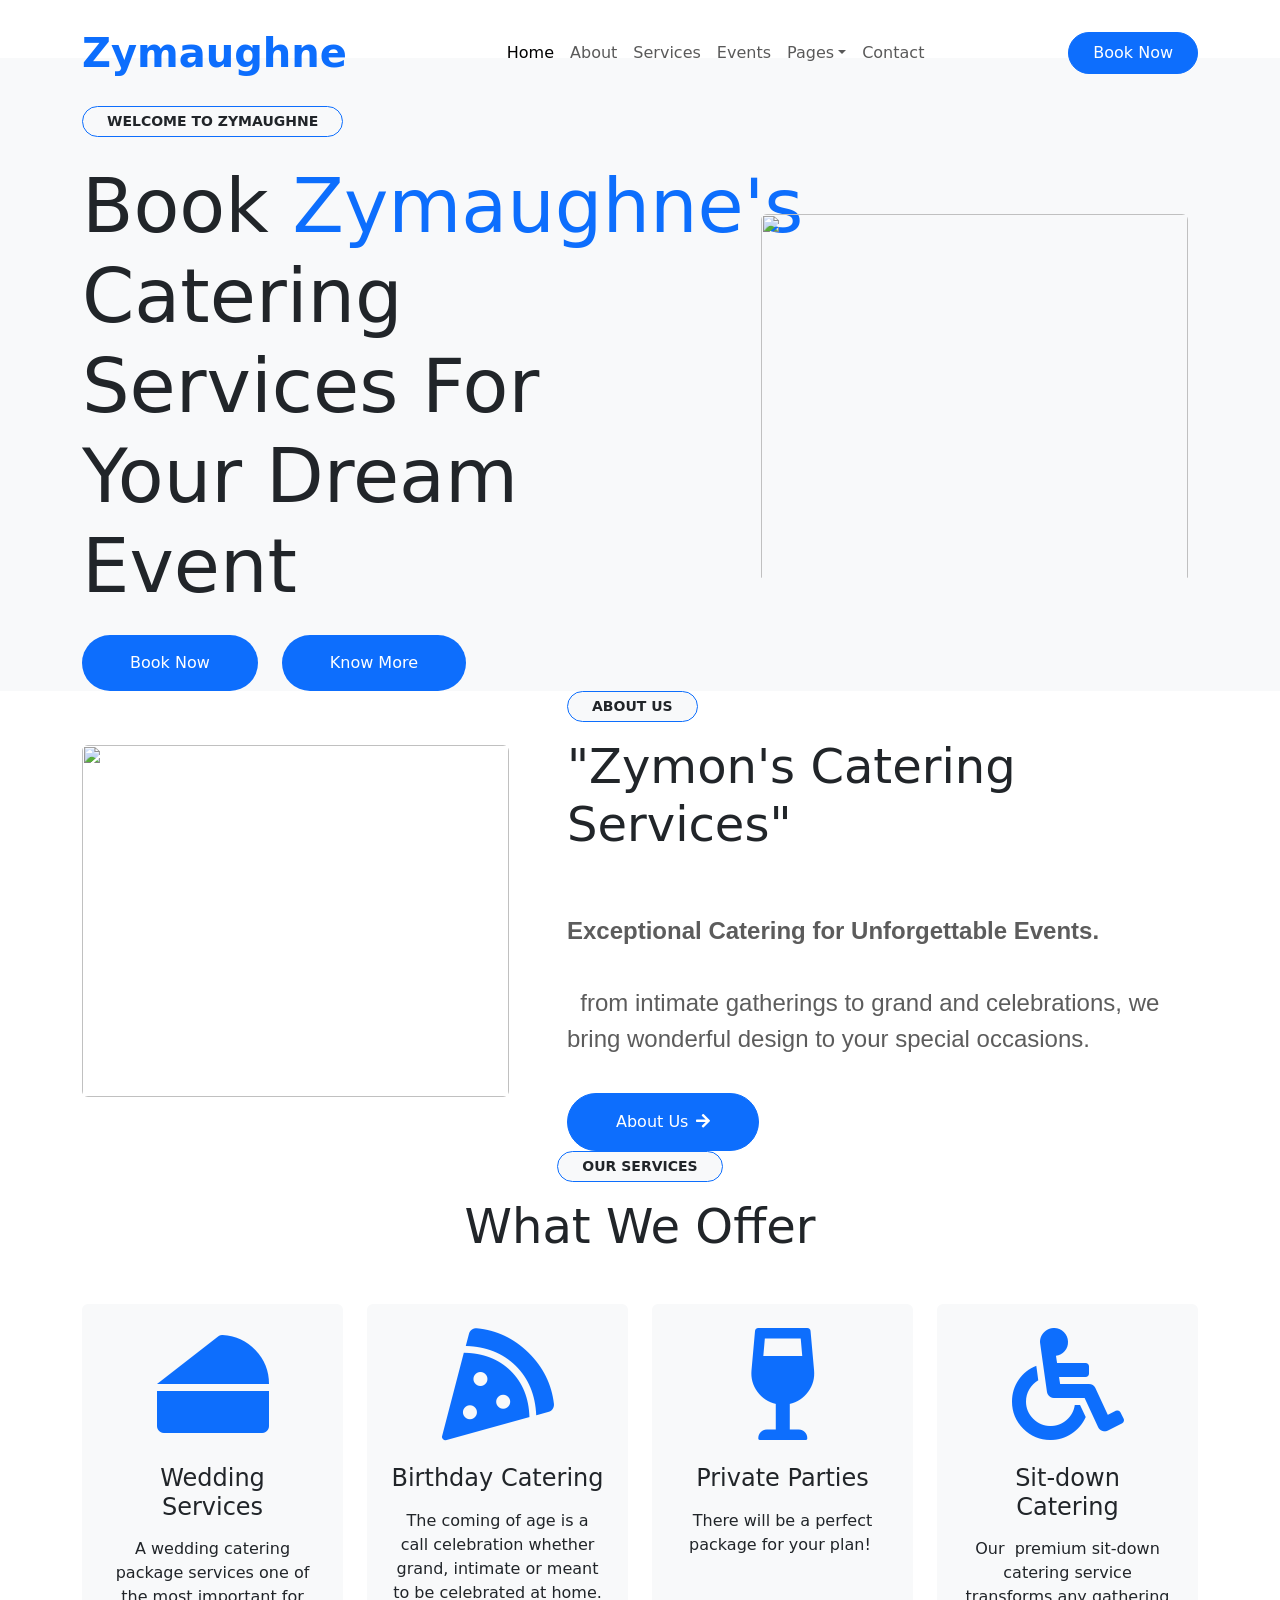
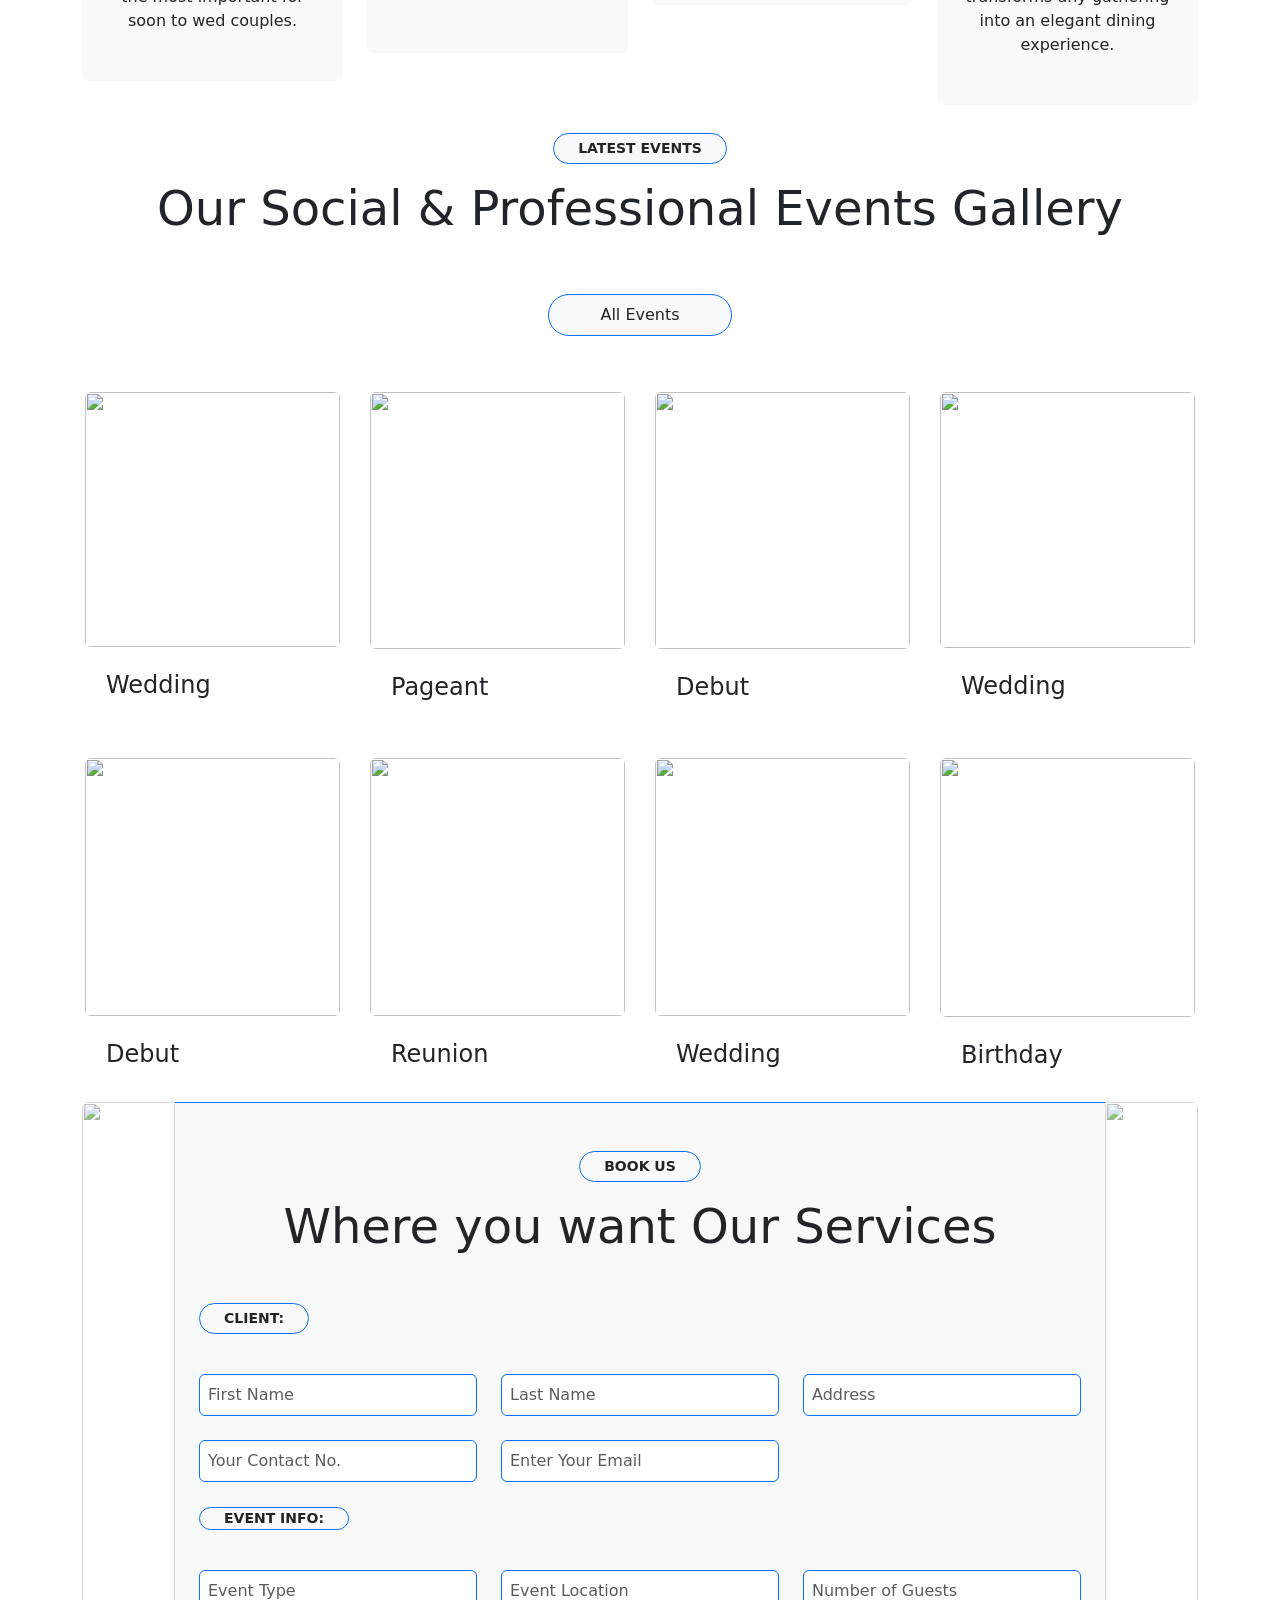
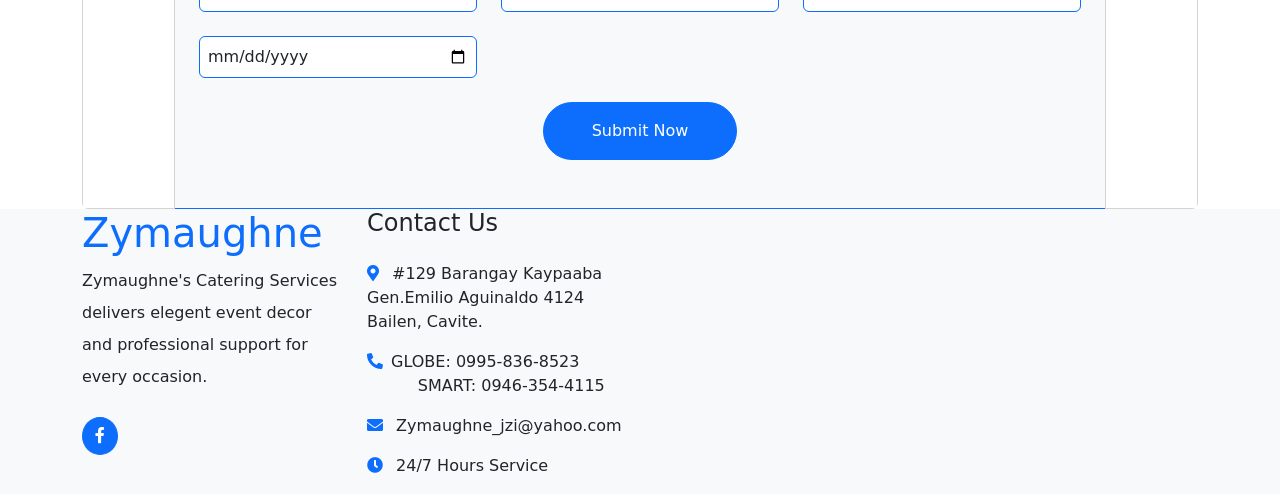
==== index.html @ 5f229171 "Add files via upload" ====
<!DOCTYPE html>
<html data-bs-theme="light" lang="en">

<head>
    <meta charset="utf-8">
    <meta name="viewport" content="width=device-width, initial-scale=1.0, shrink-to-fit=no">
    <title>CaterServ - Catering Services Website Template</title>
    <meta name="keywords" content="">
    <meta name="description" content="">
    <link rel="stylesheet" href="https://cdn.jsdelivr.net/npm/bootstrap@5.3.6/dist/css/bootstrap.min.css">
    <link rel="stylesheet" href="/assets/css/Open%20Sans.css?h=553bb36576ed4fcfd13d7b0888e69d84">
    <link rel="stylesheet" href="/assets/css/Playball.css?h=43c005dc009ac340a4e9ba0f198edd37">
    <link rel="stylesheet" href="https://use.fontawesome.com/releases/v5.12.0/css/all.css">
    <link rel="stylesheet" href="/assets/css/bss-overrides.css?h=93b606d2b140973160d43bdd4631fc9c">
    <link rel="stylesheet" href="https://cdnjs.cloudflare.com/ajax/libs/animate.css/3.5.2/animate.min.css">
    <link rel="stylesheet" href="https://use.fontawesome.com/releases/v5.15.4/css/all.css">
    <link rel="stylesheet" href="https://cdn.jsdelivr.net/npm/bootstrap-icons@1.4.1/font/bootstrap-icons.css">
    <link rel="stylesheet" href="/assets/css/lib/animate/animate.min.css?h=3f2055179cb5ab5c92e3f94dac4f1022">
    <link rel="stylesheet" href="/assets/css/lib/lightbox/css/lightbox.min.css?h=00f62e4b76446cafcf63cad87b45d92f">
    <link rel="stylesheet" href="/assets/css/lib/owlcarousel/owl.carousel.min.css?h=2dd9d62c061e4f49acba53b4b6d89cd6">
    <link rel="stylesheet" href="/assets/css/css/bootstrap.min.css?h=bb974ee27616fd67e48ebccbed24c5f6">
    <link rel="stylesheet" href="/assets/css/css/style.css?h=687fdb0a7dbdbf63566b3653fc364eeb">
    <link rel="stylesheet" href="/assets/css/-Login-form-Page-BS4--Login-form-Page-BS4.css?h=8917ed24363311d6deb0e3de10c0c1d1">
    <link rel="stylesheet" href="/assets/css/Login-with-overlay-image.css?h=22499ec702aa86f2b223837233dc4445">
    <link rel="stylesheet" href="/assets/css/Photo-Comparison-styles.css?h=ca23d73f75a87540dbef8143630294bb">
    <link rel="stylesheet" href="/assets/css/Photo-Comparison.css?h=ca26f88b07bfb98ad88adfbc33832291">
    <link rel="stylesheet" href="/assets/css/Sidebar-Cool-SB-Admin-Inspirate.css?h=a670bb28b60990805849d1f086280c9a">
</head>

<body>
    <div class="container-fluid nav-bar">
        <div class="container">
            <nav class="py-4 navbar navbar-light navbar-expand-lg"><a class="navbar-brand" href="/index.html">
                    <h1 class="fw-bold text-primary mb-0">Zymaughne</h1>
                </a><button class="navbar-toggler px-3 py-2" data-bs-toggle="collapse" type="button" data-bs-target="#navbarCollapse"><span class="text-primary fa fa-bars"></span></button>
                <div class="collapse navbar-collapse" id="navbarCollapse">
                    <div class="mx-auto navbar-nav"><a class="nav-item nav-link active" href="/index.html">Home</a><a class="nav-item nav-link" href="/about.html">About</a><a class="nav-item nav-link" href="/service.html">Services</a><a class="nav-item nav-link" href="/event.html">Events</a>
                        <div class="nav-item dropdown"><a class="nav-link dropdown-toggle" data-bs-toggle="dropdown" href="#">Pages</a>
                            <div class="bg-light dropdown-menu"><a class="dropdown-item" href="/book.html">Booking</a><a class="dropdown-item" href="/history.html">History</a></div>
                        </div><a class="nav-item nav-link" href="/contact.html">Contact</a>
                    </div><a class="btn btn-primary rounded-pill d-none d-xl-inline-block px-4 py-2" role="button" href="/book.html">Book Now</a>
                </div>
            </nav>
        </div>
    </div>
    <div class="container-fluid bg-light mt-0 my-6 py-6">
        <div class="container">
            <div class="row align-items-center g-5">
                <div class="col-md-12 col-lg-7 col-xl-7"><small class="text-uppercase fw-bold text-dark bg-light border rounded-pill border-primary d-inline-block mb-4 px-4 py-1 bounce animated bounceInDown">Welcome to zymaughne</small>
                    <h1 class="display-1 mb-4 bounce animated bounceInDown" style="font-size: 75px;text-align: left;">Book&nbsp;<span class="text-primary">Zymaughne's&nbsp;</span>&nbsp;&nbsp; Catering Services For Your Dream Event</h1><a class="btn btn-primary rounded-pill border-0 me-4 px-4 px-md-5 py-3 bounce animated bounceInLeft" role="button" href="/book.html">Book Now</a><a class="btn btn-primary rounded-pill border-0 px-4 px-md-5 py-3 bounce animated bounceInLeft" role="button" href="/history.html">Know More</a>
                </div>
                <div class="col-md-12 col-lg-5"><img class="rounded me-0 pe-0 mb-0 pb-1 bounce animated zoomIn" src="/assets/img/img/584516297_1245222737416417_3736484710028505551_n.gif?h=e9ad764e295c9453a3a5179de02e7669" alt="" width="427" height="369"></div>
            </div>
        </div>
    </div>
    <div class="container-fluid py-6">
        <div class="container">
            <div class="row align-items-center g-5">
                <div class="col-lg-5 wow bounceInUp" data-wow-delay="0.1s"><img class="rounded" src="/assets/img/img/583016137_617605928040644_5787878831174695820_n.jpg?h=295e7f898fe83cebf7d9836ba0363fde" alt="" width="427" height="352"></div>
                <div class="col-lg-7 wow bounceInUp" data-wow-delay="0.3s"><small class="text-uppercase fw-bold text-dark bg-light border rounded-pill border-primary d-inline-block mb-3 px-4 py-1">About Us</small>
                    <h1 class="display-5 mb-4">"Zymon's Catering Services"</h1>
                    <p class="mb-0" style="font-size: x-large;font-family: 'Open Sans', sans-serif;"><br><strong><span style="color: rgba(0, 0, 0, 0.64);">Exceptional Catering for Unforgettable Events.&nbsp;</span></strong><span style="color: rgba(0, 0, 0, 0.64);">&nbsp; &nbsp; &nbsp; &nbsp; &nbsp; &nbsp; &nbsp; &nbsp; &nbsp; &nbsp; &nbsp; &nbsp; &nbsp; &nbsp; &nbsp; &nbsp; &nbsp; &nbsp; &nbsp; &nbsp; &nbsp; &nbsp; &nbsp; &nbsp; &nbsp; &nbsp; &nbsp; &nbsp; &nbsp; &nbsp; &nbsp; &nbsp; &nbsp; &nbsp; &nbsp; &nbsp; &nbsp; &nbsp; &nbsp; &nbsp; &nbsp; &nbsp; &nbsp; &nbsp; &nbsp; &nbsp; &nbsp; &nbsp; &nbsp; &nbsp; &nbsp; &nbsp; &nbsp; &nbsp; &nbsp; from intimate gatherings to grand and celebrations, we bring wonderful design to your special occasions.</span><br><br></p><a class="btn btn-primary rounded-pill px-5 py-3" role="button" href="/about.html">About Us<i class="fas fa-arrow-right ps-2"></i></a>
                </div>
            </div>
        </div>
    </div>
    <div class="container-fluid mt-7 py-6 service">
        <div class="container">
            <div class="text-center wow bounceInUp" data-wow-delay="0.1s"><small class="text-uppercase fw-bold text-dark bg-light border rounded-pill border-primary d-inline-block mb-3 px-4 py-1">Our Services</small>
                <h1 class="display-5 mb-5">What We Offer</h1>
            </div>
            <div class="row g-4">
                <div class="col-sm-12 col-md-6 col-lg-3 wow bounceInUp" data-wow-delay="0.1s">
                    <div class="bg-light rounded service-item">
                        <div class="d-flex justify-content-center align-items-center p-4 service-content">
                            <div class="text-center service-content-icon"><i class="fas fa-cheese text-primary mb-4 fa-7x"></i>
                                <h4 class="mb-3">Wedding Services</h4>
                                <p class="mb-4">A wedding catering package services one of the most important for soon to wed couples.</p>
                            </div>
                        </div>
                    </div>
                </div>
                <div class="col-sm-12 col-md-6 col-lg-3 wow bounceInUp" data-wow-delay="0.3s">
                    <div class="bg-light rounded service-item">
                        <div class="d-flex justify-content-center align-items-center p-4 service-content">
                            <div class="text-center service-content-icon"><i class="fas fa-pizza-slice text-primary mb-4 fa-7x"></i>
                                <h4 class="mb-3">Birthday Catering</h4>
                                <p class="mb-4">The coming of age is a call celebration whether grand, intimate or meant to be celebrated at home.</p>
                            </div>
                        </div>
                    </div>
                </div>
                <div class="col-sm-12 col-md-6 col-lg-3 wow bounceInUp" data-wow-delay="0.5s">
                    <div class="bg-light rounded service-item">
                        <div class="d-flex justify-content-center align-items-center p-4 service-content">
                            <div class="text-center service-content-icon"><i class="fas fa-wine-glass-alt text-primary mb-4 fa-7x"></i>
                                <h4 class="mb-3">Private Parties</h4>
                                <p class="mb-4">There will be a perfect package for your plan!&nbsp;</p>
                            </div>
                        </div>
                    </div>
                </div>
                <div class="col-sm-12 col-md-6 col-lg-3 wow bounceInUp" data-wow-delay="0.7s">
                    <div class="bg-light rounded service-item">
                        <div class="d-flex justify-content-center align-items-center p-4 service-content">
                            <div class="text-center service-content-icon"><i class="fas fa-wheelchair text-primary mb-4 fa-7x"></i>
                                <h4 class="mb-3">Sit-down Catering</h4>
                                <p class="mb-4">Our&nbsp; premium sit-down catering service transforms any gathering into an elegant dining experience.</p>
                            </div>
                        </div>
                    </div>
                </div>
                <div class="col-sm-12 col-md-6 col-lg-3 wow bounceInUp" data-wow-delay="0.1s">
                    <div class="bg-light rounded service-item"></div>
                </div>
            </div>
        </div>
    </div>
    <div class="container-fluid pt-1 pb-6 event">
        <div class="container">
            <div class="text-center mt-8 wow bounceInUp" data-wow-delay="0.1s"><small class="text-uppercase fw-bold text-dark bg-light border rounded-pill border-primary d-inline-block mb-3 px-4 py-1">Latest Events</small>
                <h1 class="display-5 mb-5">Our Social &amp; Professional Events Gallery</h1>
            </div>
            <div class="text-center tab-class">
                <ul class="nav nav-pills d-inline-flex justify-content-center mb-5 wow bounceInUp" role="tablist" data-wow-delay="0.1s">
                    <li class="nav-item p-2" role="presentation"><a class="nav-link active bg-light border rounded-pill border-primary d-flex mx-2 py-2" role="tab" data-bs-toggle="pill" href="#tab-1"><span class="text-dark" style="width:150px;">All Events</span></a></li>
                </ul>
                <div class="tab-content">
                    <div class="tab-pane active p-0 fade show" role="tabpanel" id="tab-1">
                        <div class="row g-4">
                            <div class="col-lg-12">
                                <div class="row g-4">
                                    <div class="col-md-6 col-lg-3 wow bounceInUp" data-wow-delay="0.1s">
                                        <div class="position-relative event-img"><img class="rounded" src="/assets/img/img/583234068_1958803234702025_4012895248706310889_n.jpg?h=6b9d1712cb76f157afee9a690e4d509d" alt="" width="255" height="255">
                                            <div class="d-flex flex-column p-4 event-overlay">
                                                <h4 class="me-auto">Wedding</h4>
                                            </div>
                                        </div>
                                    </div>
                                    <div class="col-md-6 col-lg-3 wow bounceInUp" data-wow-delay="0.3s">
                                        <div class="position-relative event-img"><img class="rounded" src="/assets/img/img/582332429_3814283682202193_3614078291953146835_n.jpg?h=9d176e9cde3e6a4609f5bfc1c87fb9f4" alt="" width="255" height="257">
                                            <div class="d-flex flex-column p-4 event-overlay">
                                                <h4 class="me-auto">Pageant</h4>
                                            </div>
                                        </div>
                                    </div>
                                    <div class="col-md-6 col-lg-3 wow bounceInUp" data-wow-delay="0.5s">
                                        <div class="position-relative event-img"><img class="rounded" src="/assets/img/img/582011436_1303727768220558_7829520545909685521_n.jpg?h=fae90994d33547954359f2178cec33d0" alt="" width="255" height="257">
                                            <div class="d-flex flex-column p-4 event-overlay">
                                                <h4 class="me-auto">Debut</h4>
                                            </div>
                                        </div>
                                    </div>
                                    <div class="col-md-6 col-lg-3 wow bounceInUp" data-wow-delay="0.7s">
                                        <div class="position-relative event-img"><img class="rounded" src="/assets/img/img/582860755_842190148399827_7026306970645954352_n.jpg?h=bded26d3b49aa4d7315f91beb7fd7e17" alt="" width="255" height="256">
                                            <div class="d-flex flex-column p-4 event-overlay">
                                                <h4 class="me-auto">Wedding</h4>
                                            </div>
                                        </div>
                                    </div>
                                    <div class="col-md-6 col-lg-3 wow bounceInUp" data-wow-delay="0.3s">
                                        <div class="position-relative event-img"><img class="rounded" src="/assets/img/img/583086987_717069364800600_4135559906469162699_n.jpg?h=3e59103911c50a2c9709318de3cec888" alt="" width="255" height="258">
                                            <div class="d-flex flex-column p-4 event-overlay">
                                                <h4 class="me-auto">Debut</h4>
                                            </div>
                                        </div>
                                    </div>
                                    <div class="col-md-6 col-lg-3 wow bounceInUp" data-wow-delay="0.5s">
                                        <div class="position-relative event-img"><img class="rounded" src="/assets/img/img/582342178_3811816595618634_1063040925317142047_n.jpg?h=cbb3eb05fe1a4bcbf8594886d3388307" alt="" width="255" height="258">
                                            <div class="d-flex flex-column p-4 event-overlay">
                                                <h4 class="me-auto">Reunion</h4>
                                            </div>
                                        </div>
                                    </div>
                                    <div class="col-md-6 col-lg-3 wow bounceInUp" data-wow-delay="0.5s">
                                        <div class="position-relative event-img"><img class="rounded" src="/assets/img/img/583016137_617605928040644_5787878831174695820_n.jpg?h=295e7f898fe83cebf7d9836ba0363fde" alt="" width="255" height="258">
                                            <div class="d-flex flex-column p-4 event-overlay">
                                                <h4 class="me-auto">Wedding</h4>
                                            </div>
                                        </div>
                                    </div>
                                    <div class="col-md-6 col-lg-3 wow bounceInUp" data-wow-delay="0.5s">
                                        <div class="position-relative event-img"><img class="rounded" src="/assets/img/img/582040424_2584402021938112_4311816621035612002_n.jpg?h=3a0607e3528833d49d19a77672b551af" alt="" width="255" height="259">
                                            <div class="d-flex flex-column p-4 event-overlay">
                                                <h4 class="me-auto">Birthday</h4>
                                            </div>
                                        </div>
                                    </div>
                                </div>
                            </div>
                        </div>
                    </div>
                    <div class="tab-pane p-0 fade show" role="tabpanel" id="tab-2">
                        <div class="row g-4">
                            <div class="col-lg-12">
                                <div class="row g-4">
                                    <div class="col-md-6 col-lg-3">
                                        <div class="position-relative event-img"><img class="rounded img-fluid w-100" src="/assets/img/img/event-1.jpg?h=a183f727fa9c3e3dcc07d181a393c96a" alt="">
                                            <div class="d-flex flex-column p-4 event-overlay">
                                                <h4 class="me-auto">Wedding</h4><a class="my-auto" href="img/01.jpg" data-lightbox="event-8"><i class="fas fa-search-plus text-dark fa-2x"></i></a>
                                            </div>
                                        </div>
                                    </div>
                                    <div class="col-md-6 col-lg-3">
                                        <div class="position-relative event-img"><img class="rounded img-fluid w-100" src="/assets/img/img/event-2.jpg?h=a183f727fa9c3e3dcc07d181a393c96a" alt="">
                                            <div class="d-flex flex-column p-4 event-overlay">
                                                <h4 class="me-auto">Wedding</h4><a class="my-auto" href="img/01.jpg" data-lightbox="event-9"><i class="fas fa-search-plus text-dark fa-2x"></i></a>
                                            </div>
                                        </div>
                                    </div>
                                </div>
                            </div>
                        </div>
                    </div>
                    <div class="tab-pane p-0 fade show" role="tabpanel" id="tab-3">
                        <div class="row g-4">
                            <div class="col-lg-12">
                                <div class="row g-4">
                                    <div class="col-md-6 col-lg-3">
                                        <div class="position-relative event-img"><img class="rounded img-fluid w-100" src="/assets/img/img/event-3.jpg?h=a183f727fa9c3e3dcc07d181a393c96a" alt="">
                                            <div class="d-flex flex-column p-4 event-overlay">
                                                <h4 class="me-auto">Corporate</h4><a class="my-auto" href="img/01.jpg" data-lightbox="event-10"><i class="fas fa-search-plus text-dark fa-2x"></i></a>
                                            </div>
                                        </div>
                                    </div>
                                    <div class="col-md-6 col-lg-3">
                                        <div class="position-relative event-img"><img class="rounded img-fluid w-100" src="/assets/img/img/event-4.jpg?h=a183f727fa9c3e3dcc07d181a393c96a" alt="">
                                            <div class="d-flex flex-column p-4 event-overlay">
                                                <h4 class="me-auto">Corporate</h4><a class="my-auto" href="img/01.jpg" data-lightbox="event-11"><i class="fas fa-search-plus text-dark fa-2x"></i></a>
                                            </div>
                                        </div>
                                    </div>
                                </div>
                            </div>
                        </div>
                    </div>
                    <div class="tab-pane p-0 fade show" role="tabpanel" id="tab-4">
                        <div class="row g-4">
                            <div class="col-lg-12">
                                <div class="row g-4">
                                    <div class="col-md-6 col-lg-3">
                                        <div class="position-relative event-img"><img class="rounded img-fluid w-100" src="/assets/img/img/event-5.jpg?h=a183f727fa9c3e3dcc07d181a393c96a" alt="">
                                            <div class="d-flex flex-column p-4 event-overlay">
                                                <h4 class="me-auto">Cocktail</h4><a class="my-auto" href="img/01.jpg" data-lightbox="event-12"><i class="fas fa-search-plus text-dark fa-2x"></i></a>
                                            </div>
                                        </div>
                                    </div>
                                    <div class="col-md-6 col-lg-3">
                                        <div class="position-relative event-img"><img class="rounded img-fluid w-100" src="/assets/img/img/event-6.jpg?h=a183f727fa9c3e3dcc07d181a393c96a" alt="">
                                            <div class="d-flex flex-column p-4 event-overlay">
                                                <h4 class="me-auto">Cocktail</h4><a class="my-auto" href="img/01.jpg" data-lightbox="event-13"><i class="fas fa-search-plus text-dark fa-2x"></i></a>
                                            </div>
                                        </div>
                                    </div>
                                </div>
                            </div>
                        </div>
                    </div>
                    <div class="tab-pane p-0 fade show" role="tabpanel" id="tab-5">
                        <div class="row g-4">
                            <div class="col-lg-12">
                                <div class="row g-4">
                                    <div class="col-md-6 col-lg-3">
                                        <div class="position-relative event-img"><img class="rounded img-fluid w-100" src="/assets/img/img/event-7.jpg?h=a183f727fa9c3e3dcc07d181a393c96a" alt="">
                                            <div class="d-flex flex-column p-4 event-overlay">
                                                <h4 class="me-auto">Buffet</h4><a class="my-auto" href="img/01.jpg" data-lightbox="event-14"><i class="fas fa-search-plus text-dark fa-2x"></i></a>
                                            </div>
                                        </div>
                                    </div>
                                    <div class="col-md-6 col-lg-3">
                                        <div class="position-relative event-img"><img class="rounded img-fluid w-100" src="/assets/img/img/event-8.jpg?h=a183f727fa9c3e3dcc07d181a393c96a" alt="">
                                            <div class="d-flex flex-column p-4 event-overlay">
                                                <h4 class="me-auto">Buffet</h4><a class="my-auto" href="img/01.jpg" data-lightbox="event-15"><i class="fas fa-search-plus text-dark fa-2x"></i></a>
                                            </div>
                                        </div>
                                    </div>
                                </div>
                            </div>
                        </div>
                    </div>
                </div>
            </div>
        </div>
    </div>
    <div class="container-fluid pt-8 pb-6 contact wow bounceInUp" data-wow-delay="0.1s">
        <div class="container">
            <div class="row g-0">
                <div class="col-1"><img class="img-fluid w-100 h-100 rounded-start" src="/assets/img/img/hero.png?h=a183f727fa9c3e3dcc07d181a393c96a" style="object-fit: cover;opacity: 0.70;" alt=""></div>
                <div class="col-10">
                    <div class="bg-light border-primary px-4 py-5 border-bottom border-top">
                        <div class="text-center"><small class="text-uppercase fw-bold text-dark bg-light border rounded-pill border-primary d-inline-block mb-3 px-4 py-1">Book Us</small>
                            <h1 class="display-5 mb-5">Where you want Our Services</h1>
                        </div>
                        <div class="col-md-6 col-lg-4"></div>
                        <div class="row g-4 form">
                            <div class="col-md-6 col-lg-4"><small class="text-uppercase fw-bold text-dark bg-light border rounded-pill border-primary d-inline-block mb-3 px-4 py-1">Client:</small></div>
                            <div class="col-md-6 col-lg-4"></div>
                            <div class="col-md-6 col-lg-4"></div>
                            <div class="col-md-6 col-lg-4"><input type="mobile" class="form-control border-primary p-2" placeholder="First Name"></div>
                            <div class="col-md-6 col-lg-4"><input type="mobile" class="form-control border-primary p-2" placeholder="Last Name"></div>
                            <div class="col-md-6 col-lg-4"><input type="mobile" class="form-control border-primary p-2" placeholder="Address"></div>
                            <div class="col-md-6 col-lg-4"><input type="mobile" class="form-control border-primary p-2" placeholder="Your Contact No."></div>
                            <div class="col-md-6 col-lg-4"><input class="border-primary p-2 form-control" type="email" placeholder="Enter Your Email"></div>
                            <div class="col-md-6 col-lg-4"></div>
                            <div class="col-md-6 col-lg-4 me-0 pe-9 mb-0 pb-0"><small class="text-uppercase fw-bold text-dark bg-light border rounded-pill border-primary d-inline-block pt-0 mb-3 pb-0 px-4">Event info:</small></div>
                            <div class="col-md-6 col-lg-4"></div>
                            <div class="col-md-6 col-lg-4"></div>
                            <div class="col-md-6 col-lg-4"><input type="mobile" class="form-control border-primary p-2" placeholder="Event Type"></div>
                            <div class="col-md-6 col-lg-4"><input type="mobile" class="form-control border-primary p-2" placeholder="Event Location"></div>
                            <div class="col-md-6 col-lg-4 col-xl-4"><input type="mobile" class="form-control border-primary p-2" placeholder="Number of Guests"></div>
                            <div class="col-md-6 col-lg-4 col-xl-4"><input class="border-primary p-2 form-control" type="date" placeholder="Select Date"></div>
                            <div class="col-12 text-center"><button class="btn btn-primary rounded-pill px-5 py-3" type="submit">Submit Now</button></div>
                        </div>
                    </div>
                </div>
                <div class="col-1"><img class="img-fluid w-100 h-100 rounded-end" src="/assets/img/img/hero.png?h=a183f727fa9c3e3dcc07d181a393c96a" style="object-fit: cover;opacity: 0.70;" alt=""></div>
            </div>
        </div>
    </div>
    <div class="container-fluid bg-light mb-0 my-6 py-6 footer wow bounceInUp" data-wow-delay="0.1s">
        <div class="container">
            <div class="row">
                <div class="col-md-6 col-lg-3">
                    <div class="footer-item">
                        <h1 class="text-primary">Zymaughne<span class="text-dark"></span></h1>
                        <p class="lh-lg mb-4">Zymaughne's Catering Services delivers elegent event decor and professional support for every occasion.</p>
                        <div class="d-flex footer-icon"><a class="btn btn-primary rounded-circle me-2 btn-sm-square" role="button" href="https://www.facebook.com/ZymaughnesCateringServices"><i class="fab fa-facebook-f"></i></a></div>
                    </div>
                </div>
                <div class="col-md-6 col-lg-3">
                    <div class="footer-item">
                        <h4 class="mb-4">Contact Us</h4>
                        <div class="d-flex flex-column align-items-start">
                            <p><i class="fas fa-map-marker-alt text-primary me-2"></i>&nbsp;#129 Barangay Kaypaaba Gen.Emilio Aguinaldo 4124 Bailen, Cavite.</p>
                            <p><i class="fas fa-phone-alt text-primary me-2"></i>GLOBE: 0995-836-8523&nbsp; &nbsp; &nbsp; &nbsp; &nbsp; &nbsp; &nbsp; &nbsp; &nbsp; &nbsp; SMART: 0946-354-4115</p>
                            <p><i class="fas fa-envelope text-primary me-2"></i>&nbsp;Zymaughne_jzi@yahoo.com</p>
                            <p><i class="fas fa-clock text-primary me-2"></i> 24/7 Hours Service</p>
                        </div>
                    </div>
                </div>
            </div>
        </div>
    </div>
    <script src="https://cdnjs.cloudflare.com/ajax/libs/jquery/3.7.0/jquery.min.js"></script>
    <script src="https://cdn.jsdelivr.net/npm/bootstrap@5.3.6/dist/js/bootstrap.bundle.min.js"></script>
    <script src="/assets/js/bs-init.js?h=de3d39894fddf69026710ea6bd84d452"></script>
    <script src="/assets/js/lib/wow/wow.min.js?h=5ccc5286f6d87963ed8474ff9ed6f146"></script>
    <script src="/assets/js/lib/easing/easing.min.js?h=d64116a742887080b3a0abd09e0bdad7"></script>
    <script src="/assets/js/lib/waypoints/waypoints.min.js?h=8bdefa96990d47d8029395b3b09f13a5"></script>
    <script src="/assets/js/lib/counterup/counterup.min.js?h=d0ce5cfe7008eab4a73260954f06df68"></script>
    <script src="/assets/js/lib/lightbox/js/lightbox.min.js?h=8b3f0cd675aa4d294ebae0315f99cff2"></script>
    <script src="/assets/js/lib/owlcarousel/owl.carousel.min.js?h=9bc29afa185e33c6168cef0f90dfdbb9"></script>
    <script src="/assets/js/js/main.js?h=583abc671d4bae993f6689457873271d"></script>
    <script src="/assets/js/Photo-Comparison-jquery.mobile.custom.min.js?h=0287b4719c1ad845cdbbfc81da5f1388"></script>
    <script src="/assets/js/Photo-Comparison-main.js?h=9f2206fc3184d4dc08aeb6e7897ae2fe"></script>
    <script src="/assets/js/Photo-Comparison-modernizr.js?h=c1ff1650bba6e39089834e708129d723"></script>
</body>

</html>
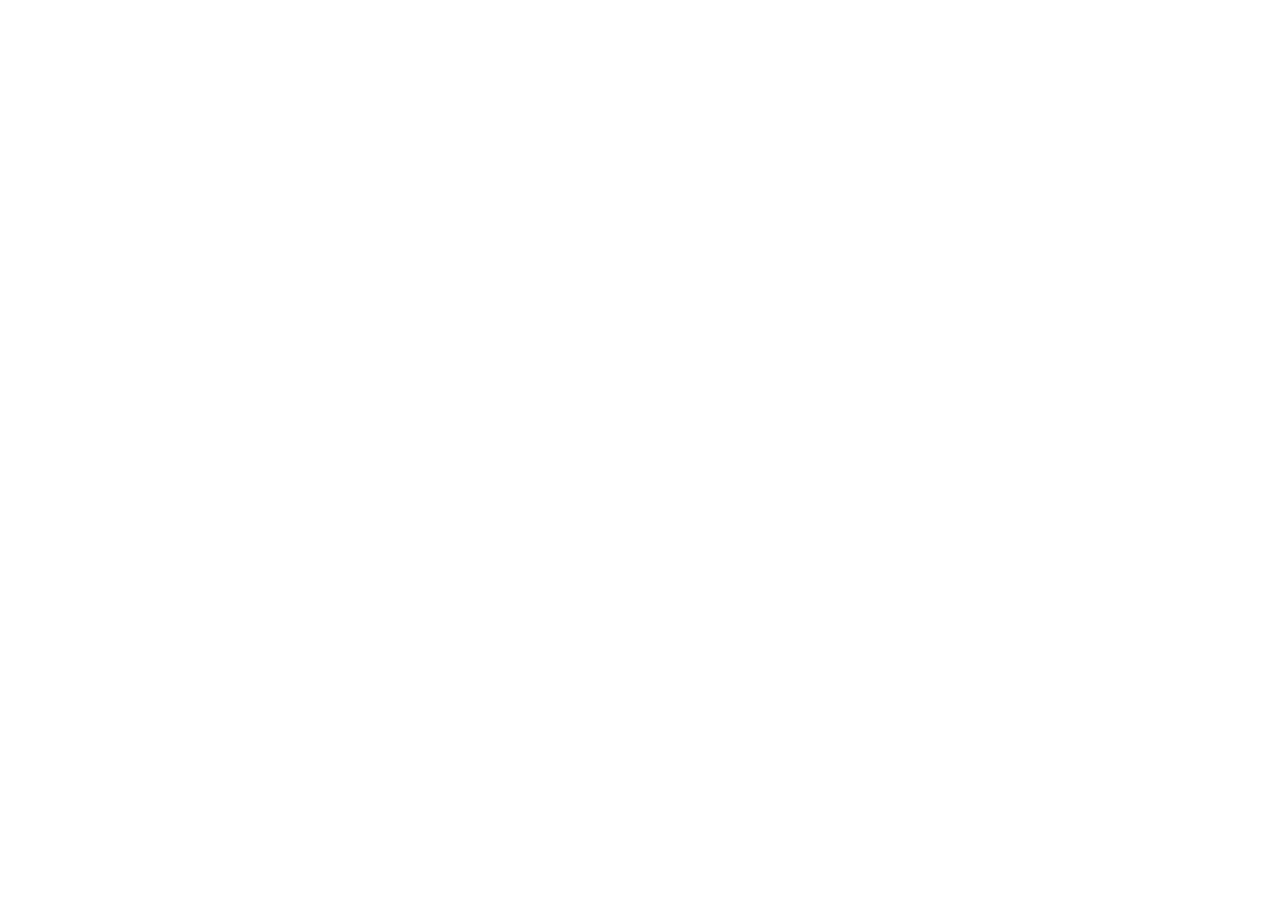
==== commit 0b51455b: "1st commit" ====
--- a/index.html
+++ b/index.html
@@ -1,359 +1,11 @@
 <!DOCTYPE html>
-<html data-bs-theme="light" lang="en">
-
+<html lang="en">
 <head>
-    <meta charset="utf-8">
-    <meta name="viewport" content="width=device-width, initial-scale=1.0, shrink-to-fit=no">
-    <title>CaterServ - Catering Services Website Template</title>
-    <meta name="keywords" content="">
-    <meta name="description" content="">
-    <link rel="stylesheet" href="https://cdn.jsdelivr.net/npm/bootstrap@5.3.6/dist/css/bootstrap.min.css">
-    <link rel="stylesheet" href="/assets/css/Open%20Sans.css?h=553bb36576ed4fcfd13d7b0888e69d84">
-    <link rel="stylesheet" href="/assets/css/Playball.css?h=43c005dc009ac340a4e9ba0f198edd37">
-    <link rel="stylesheet" href="https://use.fontawesome.com/releases/v5.12.0/css/all.css">
-    <link rel="stylesheet" href="/assets/css/bss-overrides.css?h=93b606d2b140973160d43bdd4631fc9c">
-    <link rel="stylesheet" href="https://cdnjs.cloudflare.com/ajax/libs/animate.css/3.5.2/animate.min.css">
-    <link rel="stylesheet" href="https://use.fontawesome.com/releases/v5.15.4/css/all.css">
-    <link rel="stylesheet" href="https://cdn.jsdelivr.net/npm/bootstrap-icons@1.4.1/font/bootstrap-icons.css">
-    <link rel="stylesheet" href="/assets/css/lib/animate/animate.min.css?h=3f2055179cb5ab5c92e3f94dac4f1022">
-    <link rel="stylesheet" href="/assets/css/lib/lightbox/css/lightbox.min.css?h=00f62e4b76446cafcf63cad87b45d92f">
-    <link rel="stylesheet" href="/assets/css/lib/owlcarousel/owl.carousel.min.css?h=2dd9d62c061e4f49acba53b4b6d89cd6">
-    <link rel="stylesheet" href="/assets/css/css/bootstrap.min.css?h=bb974ee27616fd67e48ebccbed24c5f6">
-    <link rel="stylesheet" href="/assets/css/css/style.css?h=687fdb0a7dbdbf63566b3653fc364eeb">
-    <link rel="stylesheet" href="/assets/css/-Login-form-Page-BS4--Login-form-Page-BS4.css?h=8917ed24363311d6deb0e3de10c0c1d1">
-    <link rel="stylesheet" href="/assets/css/Login-with-overlay-image.css?h=22499ec702aa86f2b223837233dc4445">
-    <link rel="stylesheet" href="/assets/css/Photo-Comparison-styles.css?h=ca23d73f75a87540dbef8143630294bb">
-    <link rel="stylesheet" href="/assets/css/Photo-Comparison.css?h=ca26f88b07bfb98ad88adfbc33832291">
-    <link rel="stylesheet" href="/assets/css/Sidebar-Cool-SB-Admin-Inspirate.css?h=a670bb28b60990805849d1f086280c9a">
+    <meta charset="UTF-8">
+    <meta name="viewport" content="width=device-width, initial-scale=1.0">
+    <title>Welcome to My Portfolio</title>
 </head>
-
 <body>
-    <div class="container-fluid nav-bar">
-        <div class="container">
-            <nav class="py-4 navbar navbar-light navbar-expand-lg"><a class="navbar-brand" href="/index.html">
-                    <h1 class="fw-bold text-primary mb-0">Zymaughne</h1>
-                </a><button class="navbar-toggler px-3 py-2" data-bs-toggle="collapse" type="button" data-bs-target="#navbarCollapse"><span class="text-primary fa fa-bars"></span></button>
-                <div class="collapse navbar-collapse" id="navbarCollapse">
-                    <div class="mx-auto navbar-nav"><a class="nav-item nav-link active" href="/index.html">Home</a><a class="nav-item nav-link" href="/about.html">About</a><a class="nav-item nav-link" href="/service.html">Services</a><a class="nav-item nav-link" href="/event.html">Events</a>
-                        <div class="nav-item dropdown"><a class="nav-link dropdown-toggle" data-bs-toggle="dropdown" href="#">Pages</a>
-                            <div class="bg-light dropdown-menu"><a class="dropdown-item" href="/book.html">Booking</a><a class="dropdown-item" href="/history.html">History</a></div>
-                        </div><a class="nav-item nav-link" href="/contact.html">Contact</a>
-                    </div><a class="btn btn-primary rounded-pill d-none d-xl-inline-block px-4 py-2" role="button" href="/book.html">Book Now</a>
-                </div>
-            </nav>
-        </div>
-    </div>
-    <div class="container-fluid bg-light mt-0 my-6 py-6">
-        <div class="container">
-            <div class="row align-items-center g-5">
-                <div class="col-md-12 col-lg-7 col-xl-7"><small class="text-uppercase fw-bold text-dark bg-light border rounded-pill border-primary d-inline-block mb-4 px-4 py-1 bounce animated bounceInDown">Welcome to zymaughne</small>
-                    <h1 class="display-1 mb-4 bounce animated bounceInDown" style="font-size: 75px;text-align: left;">Book&nbsp;<span class="text-primary">Zymaughne's&nbsp;</span>&nbsp;&nbsp; Catering Services For Your Dream Event</h1><a class="btn btn-primary rounded-pill border-0 me-4 px-4 px-md-5 py-3 bounce animated bounceInLeft" role="button" href="/book.html">Book Now</a><a class="btn btn-primary rounded-pill border-0 px-4 px-md-5 py-3 bounce animated bounceInLeft" role="button" href="/history.html">Know More</a>
-                </div>
-                <div class="col-md-12 col-lg-5"><img class="rounded me-0 pe-0 mb-0 pb-1 bounce animated zoomIn" src="/assets/img/img/584516297_1245222737416417_3736484710028505551_n.gif?h=e9ad764e295c9453a3a5179de02e7669" alt="" width="427" height="369"></div>
-            </div>
-        </div>
-    </div>
-    <div class="container-fluid py-6">
-        <div class="container">
-            <div class="row align-items-center g-5">
-                <div class="col-lg-5 wow bounceInUp" data-wow-delay="0.1s"><img class="rounded" src="/assets/img/img/583016137_617605928040644_5787878831174695820_n.jpg?h=295e7f898fe83cebf7d9836ba0363fde" alt="" width="427" height="352"></div>
-                <div class="col-lg-7 wow bounceInUp" data-wow-delay="0.3s"><small class="text-uppercase fw-bold text-dark bg-light border rounded-pill border-primary d-inline-block mb-3 px-4 py-1">About Us</small>
-                    <h1 class="display-5 mb-4">"Zymon's Catering Services"</h1>
-                    <p class="mb-0" style="font-size: x-large;font-family: 'Open Sans', sans-serif;"><br><strong><span style="color: rgba(0, 0, 0, 0.64);">Exceptional Catering for Unforgettable Events.&nbsp;</span></strong><span style="color: rgba(0, 0, 0, 0.64);">&nbsp; &nbsp; &nbsp; &nbsp; &nbsp; &nbsp; &nbsp; &nbsp; &nbsp; &nbsp; &nbsp; &nbsp; &nbsp; &nbsp; &nbsp; &nbsp; &nbsp; &nbsp; &nbsp; &nbsp; &nbsp; &nbsp; &nbsp; &nbsp; &nbsp; &nbsp; &nbsp; &nbsp; &nbsp; &nbsp; &nbsp; &nbsp; &nbsp; &nbsp; &nbsp; &nbsp; &nbsp; &nbsp; &nbsp; &nbsp; &nbsp; &nbsp; &nbsp; &nbsp; &nbsp; &nbsp; &nbsp; &nbsp; &nbsp; &nbsp; &nbsp; &nbsp; &nbsp; &nbsp; &nbsp; from intimate gatherings to grand and celebrations, we bring wonderful design to your special occasions.</span><br><br></p><a class="btn btn-primary rounded-pill px-5 py-3" role="button" href="/about.html">About Us<i class="fas fa-arrow-right ps-2"></i></a>
-                </div>
-            </div>
-        </div>
-    </div>
-    <div class="container-fluid mt-7 py-6 service">
-        <div class="container">
-            <div class="text-center wow bounceInUp" data-wow-delay="0.1s"><small class="text-uppercase fw-bold text-dark bg-light border rounded-pill border-primary d-inline-block mb-3 px-4 py-1">Our Services</small>
-                <h1 class="display-5 mb-5">What We Offer</h1>
-            </div>
-            <div class="row g-4">
-                <div class="col-sm-12 col-md-6 col-lg-3 wow bounceInUp" data-wow-delay="0.1s">
-                    <div class="bg-light rounded service-item">
-                        <div class="d-flex justify-content-center align-items-center p-4 service-content">
-                            <div class="text-center service-content-icon"><i class="fas fa-cheese text-primary mb-4 fa-7x"></i>
-                                <h4 class="mb-3">Wedding Services</h4>
-                                <p class="mb-4">A wedding catering package services one of the most important for soon to wed couples.</p>
-                            </div>
-                        </div>
-                    </div>
-                </div>
-                <div class="col-sm-12 col-md-6 col-lg-3 wow bounceInUp" data-wow-delay="0.3s">
-                    <div class="bg-light rounded service-item">
-                        <div class="d-flex justify-content-center align-items-center p-4 service-content">
-                            <div class="text-center service-content-icon"><i class="fas fa-pizza-slice text-primary mb-4 fa-7x"></i>
-                                <h4 class="mb-3">Birthday Catering</h4>
-                                <p class="mb-4">The coming of age is a call celebration whether grand, intimate or meant to be celebrated at home.</p>
-                            </div>
-                        </div>
-                    </div>
-                </div>
-                <div class="col-sm-12 col-md-6 col-lg-3 wow bounceInUp" data-wow-delay="0.5s">
-                    <div class="bg-light rounded service-item">
-                        <div class="d-flex justify-content-center align-items-center p-4 service-content">
-                            <div class="text-center service-content-icon"><i class="fas fa-wine-glass-alt text-primary mb-4 fa-7x"></i>
-                                <h4 class="mb-3">Private Parties</h4>
-                                <p class="mb-4">There will be a perfect package for your plan!&nbsp;</p>
-                            </div>
-                        </div>
-                    </div>
-                </div>
-                <div class="col-sm-12 col-md-6 col-lg-3 wow bounceInUp" data-wow-delay="0.7s">
-                    <div class="bg-light rounded service-item">
-                        <div class="d-flex justify-content-center align-items-center p-4 service-content">
-                            <div class="text-center service-content-icon"><i class="fas fa-wheelchair text-primary mb-4 fa-7x"></i>
-                                <h4 class="mb-3">Sit-down Catering</h4>
-                                <p class="mb-4">Our&nbsp; premium sit-down catering service transforms any gathering into an elegant dining experience.</p>
-                            </div>
-                        </div>
-                    </div>
-                </div>
-                <div class="col-sm-12 col-md-6 col-lg-3 wow bounceInUp" data-wow-delay="0.1s">
-                    <div class="bg-light rounded service-item"></div>
-                </div>
-            </div>
-        </div>
-    </div>
-    <div class="container-fluid pt-1 pb-6 event">
-        <div class="container">
-            <div class="text-center mt-8 wow bounceInUp" data-wow-delay="0.1s"><small class="text-uppercase fw-bold text-dark bg-light border rounded-pill border-primary d-inline-block mb-3 px-4 py-1">Latest Events</small>
-                <h1 class="display-5 mb-5">Our Social &amp; Professional Events Gallery</h1>
-            </div>
-            <div class="text-center tab-class">
-                <ul class="nav nav-pills d-inline-flex justify-content-center mb-5 wow bounceInUp" role="tablist" data-wow-delay="0.1s">
-                    <li class="nav-item p-2" role="presentation"><a class="nav-link active bg-light border rounded-pill border-primary d-flex mx-2 py-2" role="tab" data-bs-toggle="pill" href="#tab-1"><span class="text-dark" style="width:150px;">All Events</span></a></li>
-                </ul>
-                <div class="tab-content">
-                    <div class="tab-pane active p-0 fade show" role="tabpanel" id="tab-1">
-                        <div class="row g-4">
-                            <div class="col-lg-12">
-                                <div class="row g-4">
-                                    <div class="col-md-6 col-lg-3 wow bounceInUp" data-wow-delay="0.1s">
-                                        <div class="position-relative event-img"><img class="rounded" src="/assets/img/img/583234068_1958803234702025_4012895248706310889_n.jpg?h=6b9d1712cb76f157afee9a690e4d509d" alt="" width="255" height="255">
-                                            <div class="d-flex flex-column p-4 event-overlay">
-                                                <h4 class="me-auto">Wedding</h4>
-                                            </div>
-                                        </div>
-                                    </div>
-                                    <div class="col-md-6 col-lg-3 wow bounceInUp" data-wow-delay="0.3s">
-                                        <div class="position-relative event-img"><img class="rounded" src="/assets/img/img/582332429_3814283682202193_3614078291953146835_n.jpg?h=9d176e9cde3e6a4609f5bfc1c87fb9f4" alt="" width="255" height="257">
-                                            <div class="d-flex flex-column p-4 event-overlay">
-                                                <h4 class="me-auto">Pageant</h4>
-                                            </div>
-                                        </div>
-                                    </div>
-                                    <div class="col-md-6 col-lg-3 wow bounceInUp" data-wow-delay="0.5s">
-                                        <div class="position-relative event-img"><img class="rounded" src="/assets/img/img/582011436_1303727768220558_7829520545909685521_n.jpg?h=fae90994d33547954359f2178cec33d0" alt="" width="255" height="257">
-                                            <div class="d-flex flex-column p-4 event-overlay">
-                                                <h4 class="me-auto">Debut</h4>
-                                            </div>
-                                        </div>
-                                    </div>
-                                    <div class="col-md-6 col-lg-3 wow bounceInUp" data-wow-delay="0.7s">
-                                        <div class="position-relative event-img"><img class="rounded" src="/assets/img/img/582860755_842190148399827_7026306970645954352_n.jpg?h=bded26d3b49aa4d7315f91beb7fd7e17" alt="" width="255" height="256">
-                                            <div class="d-flex flex-column p-4 event-overlay">
-                                                <h4 class="me-auto">Wedding</h4>
-                                            </div>
-                                        </div>
-                                    </div>
-                                    <div class="col-md-6 col-lg-3 wow bounceInUp" data-wow-delay="0.3s">
-                                        <div class="position-relative event-img"><img class="rounded" src="/assets/img/img/583086987_717069364800600_4135559906469162699_n.jpg?h=3e59103911c50a2c9709318de3cec888" alt="" width="255" height="258">
-                                            <div class="d-flex flex-column p-4 event-overlay">
-                                                <h4 class="me-auto">Debut</h4>
-                                            </div>
-                                        </div>
-                                    </div>
-                                    <div class="col-md-6 col-lg-3 wow bounceInUp" data-wow-delay="0.5s">
-                                        <div class="position-relative event-img"><img class="rounded" src="/assets/img/img/582342178_3811816595618634_1063040925317142047_n.jpg?h=cbb3eb05fe1a4bcbf8594886d3388307" alt="" width="255" height="258">
-                                            <div class="d-flex flex-column p-4 event-overlay">
-                                                <h4 class="me-auto">Reunion</h4>
-                                            </div>
-                                        </div>
-                                    </div>
-                                    <div class="col-md-6 col-lg-3 wow bounceInUp" data-wow-delay="0.5s">
-                                        <div class="position-relative event-img"><img class="rounded" src="/assets/img/img/583016137_617605928040644_5787878831174695820_n.jpg?h=295e7f898fe83cebf7d9836ba0363fde" alt="" width="255" height="258">
-                                            <div class="d-flex flex-column p-4 event-overlay">
-                                                <h4 class="me-auto">Wedding</h4>
-                                            </div>
-                                        </div>
-                                    </div>
-                                    <div class="col-md-6 col-lg-3 wow bounceInUp" data-wow-delay="0.5s">
-                                        <div class="position-relative event-img"><img class="rounded" src="/assets/img/img/582040424_2584402021938112_4311816621035612002_n.jpg?h=3a0607e3528833d49d19a77672b551af" alt="" width="255" height="259">
-                                            <div class="d-flex flex-column p-4 event-overlay">
-                                                <h4 class="me-auto">Birthday</h4>
-                                            </div>
-                                        </div>
-                                    </div>
-                                </div>
-                            </div>
-                        </div>
-                    </div>
-                    <div class="tab-pane p-0 fade show" role="tabpanel" id="tab-2">
-                        <div class="row g-4">
-                            <div class="col-lg-12">
-                                <div class="row g-4">
-                                    <div class="col-md-6 col-lg-3">
-                                        <div class="position-relative event-img"><img class="rounded img-fluid w-100" src="/assets/img/img/event-1.jpg?h=a183f727fa9c3e3dcc07d181a393c96a" alt="">
-                                            <div class="d-flex flex-column p-4 event-overlay">
-                                                <h4 class="me-auto">Wedding</h4><a class="my-auto" href="img/01.jpg" data-lightbox="event-8"><i class="fas fa-search-plus text-dark fa-2x"></i></a>
-                                            </div>
-                                        </div>
-                                    </div>
-                                    <div class="col-md-6 col-lg-3">
-                                        <div class="position-relative event-img"><img class="rounded img-fluid w-100" src="/assets/img/img/event-2.jpg?h=a183f727fa9c3e3dcc07d181a393c96a" alt="">
-                                            <div class="d-flex flex-column p-4 event-overlay">
-                                                <h4 class="me-auto">Wedding</h4><a class="my-auto" href="img/01.jpg" data-lightbox="event-9"><i class="fas fa-search-plus text-dark fa-2x"></i></a>
-                                            </div>
-                                        </div>
-                                    </div>
-                                </div>
-                            </div>
-                        </div>
-                    </div>
-                    <div class="tab-pane p-0 fade show" role="tabpanel" id="tab-3">
-                        <div class="row g-4">
-                            <div class="col-lg-12">
-                                <div class="row g-4">
-                                    <div class="col-md-6 col-lg-3">
-                                        <div class="position-relative event-img"><img class="rounded img-fluid w-100" src="/assets/img/img/event-3.jpg?h=a183f727fa9c3e3dcc07d181a393c96a" alt="">
-                                            <div class="d-flex flex-column p-4 event-overlay">
-                                                <h4 class="me-auto">Corporate</h4><a class="my-auto" href="img/01.jpg" data-lightbox="event-10"><i class="fas fa-search-plus text-dark fa-2x"></i></a>
-                                            </div>
-                                        </div>
-                                    </div>
-                                    <div class="col-md-6 col-lg-3">
-                                        <div class="position-relative event-img"><img class="rounded img-fluid w-100" src="/assets/img/img/event-4.jpg?h=a183f727fa9c3e3dcc07d181a393c96a" alt="">
-                                            <div class="d-flex flex-column p-4 event-overlay">
-                                                <h4 class="me-auto">Corporate</h4><a class="my-auto" href="img/01.jpg" data-lightbox="event-11"><i class="fas fa-search-plus text-dark fa-2x"></i></a>
-                                            </div>
-                                        </div>
-                                    </div>
-                                </div>
-                            </div>
-                        </div>
-                    </div>
-                    <div class="tab-pane p-0 fade show" role="tabpanel" id="tab-4">
-                        <div class="row g-4">
-                            <div class="col-lg-12">
-                                <div class="row g-4">
-                                    <div class="col-md-6 col-lg-3">
-                                        <div class="position-relative event-img"><img class="rounded img-fluid w-100" src="/assets/img/img/event-5.jpg?h=a183f727fa9c3e3dcc07d181a393c96a" alt="">
-                                            <div class="d-flex flex-column p-4 event-overlay">
-                                                <h4 class="me-auto">Cocktail</h4><a class="my-auto" href="img/01.jpg" data-lightbox="event-12"><i class="fas fa-search-plus text-dark fa-2x"></i></a>
-                                            </div>
-                                        </div>
-                                    </div>
-                                    <div class="col-md-6 col-lg-3">
-                                        <div class="position-relative event-img"><img class="rounded img-fluid w-100" src="/assets/img/img/event-6.jpg?h=a183f727fa9c3e3dcc07d181a393c96a" alt="">
-                                            <div class="d-flex flex-column p-4 event-overlay">
-                                                <h4 class="me-auto">Cocktail</h4><a class="my-auto" href="img/01.jpg" data-lightbox="event-13"><i class="fas fa-search-plus text-dark fa-2x"></i></a>
-                                            </div>
-                                        </div>
-                                    </div>
-                                </div>
-                            </div>
-                        </div>
-                    </div>
-                    <div class="tab-pane p-0 fade show" role="tabpanel" id="tab-5">
-                        <div class="row g-4">
-                            <div class="col-lg-12">
-                                <div class="row g-4">
-                                    <div class="col-md-6 col-lg-3">
-                                        <div class="position-relative event-img"><img class="rounded img-fluid w-100" src="/assets/img/img/event-7.jpg?h=a183f727fa9c3e3dcc07d181a393c96a" alt="">
-                                            <div class="d-flex flex-column p-4 event-overlay">
-                                                <h4 class="me-auto">Buffet</h4><a class="my-auto" href="img/01.jpg" data-lightbox="event-14"><i class="fas fa-search-plus text-dark fa-2x"></i></a>
-                                            </div>
-                                        </div>
-                                    </div>
-                                    <div class="col-md-6 col-lg-3">
-                                        <div class="position-relative event-img"><img class="rounded img-fluid w-100" src="/assets/img/img/event-8.jpg?h=a183f727fa9c3e3dcc07d181a393c96a" alt="">
-                                            <div class="d-flex flex-column p-4 event-overlay">
-                                                <h4 class="me-auto">Buffet</h4><a class="my-auto" href="img/01.jpg" data-lightbox="event-15"><i class="fas fa-search-plus text-dark fa-2x"></i></a>
-                                            </div>
-                                        </div>
-                                    </div>
-                                </div>
-                            </div>
-                        </div>
-                    </div>
-                </div>
-            </div>
-        </div>
-    </div>
-    <div class="container-fluid pt-8 pb-6 contact wow bounceInUp" data-wow-delay="0.1s">
-        <div class="container">
-            <div class="row g-0">
-                <div class="col-1"><img class="img-fluid w-100 h-100 rounded-start" src="/assets/img/img/hero.png?h=a183f727fa9c3e3dcc07d181a393c96a" style="object-fit: cover;opacity: 0.70;" alt=""></div>
-                <div class="col-10">
-                    <div class="bg-light border-primary px-4 py-5 border-bottom border-top">
-                        <div class="text-center"><small class="text-uppercase fw-bold text-dark bg-light border rounded-pill border-primary d-inline-block mb-3 px-4 py-1">Book Us</small>
-                            <h1 class="display-5 mb-5">Where you want Our Services</h1>
-                        </div>
-                        <div class="col-md-6 col-lg-4"></div>
-                        <div class="row g-4 form">
-                            <div class="col-md-6 col-lg-4"><small class="text-uppercase fw-bold text-dark bg-light border rounded-pill border-primary d-inline-block mb-3 px-4 py-1">Client:</small></div>
-                            <div class="col-md-6 col-lg-4"></div>
-                            <div class="col-md-6 col-lg-4"></div>
-                            <div class="col-md-6 col-lg-4"><input type="mobile" class="form-control border-primary p-2" placeholder="First Name"></div>
-                            <div class="col-md-6 col-lg-4"><input type="mobile" class="form-control border-primary p-2" placeholder="Last Name"></div>
-                            <div class="col-md-6 col-lg-4"><input type="mobile" class="form-control border-primary p-2" placeholder="Address"></div>
-                            <div class="col-md-6 col-lg-4"><input type="mobile" class="form-control border-primary p-2" placeholder="Your Contact No."></div>
-                            <div class="col-md-6 col-lg-4"><input class="border-primary p-2 form-control" type="email" placeholder="Enter Your Email"></div>
-                            <div class="col-md-6 col-lg-4"></div>
-                            <div class="col-md-6 col-lg-4 me-0 pe-9 mb-0 pb-0"><small class="text-uppercase fw-bold text-dark bg-light border rounded-pill border-primary d-inline-block pt-0 mb-3 pb-0 px-4">Event info:</small></div>
-                            <div class="col-md-6 col-lg-4"></div>
-                            <div class="col-md-6 col-lg-4"></div>
-                            <div class="col-md-6 col-lg-4"><input type="mobile" class="form-control border-primary p-2" placeholder="Event Type"></div>
-                            <div class="col-md-6 col-lg-4"><input type="mobile" class="form-control border-primary p-2" placeholder="Event Location"></div>
-                            <div class="col-md-6 col-lg-4 col-xl-4"><input type="mobile" class="form-control border-primary p-2" placeholder="Number of Guests"></div>
-                            <div class="col-md-6 col-lg-4 col-xl-4"><input class="border-primary p-2 form-control" type="date" placeholder="Select Date"></div>
-                            <div class="col-12 text-center"><button class="btn btn-primary rounded-pill px-5 py-3" type="submit">Submit Now</button></div>
-                        </div>
-                    </div>
-                </div>
-                <div class="col-1"><img class="img-fluid w-100 h-100 rounded-end" src="/assets/img/img/hero.png?h=a183f727fa9c3e3dcc07d181a393c96a" style="object-fit: cover;opacity: 0.70;" alt=""></div>
-            </div>
-        </div>
-    </div>
-    <div class="container-fluid bg-light mb-0 my-6 py-6 footer wow bounceInUp" data-wow-delay="0.1s">
-        <div class="container">
-            <div class="row">
-                <div class="col-md-6 col-lg-3">
-                    <div class="footer-item">
-                        <h1 class="text-primary">Zymaughne<span class="text-dark"></span></h1>
-                        <p class="lh-lg mb-4">Zymaughne's Catering Services delivers elegent event decor and professional support for every occasion.</p>
-                        <div class="d-flex footer-icon"><a class="btn btn-primary rounded-circle me-2 btn-sm-square" role="button" href="https://www.facebook.com/ZymaughnesCateringServices"><i class="fab fa-facebook-f"></i></a></div>
-                    </div>
-                </div>
-                <div class="col-md-6 col-lg-3">
-                    <div class="footer-item">
-                        <h4 class="mb-4">Contact Us</h4>
-                        <div class="d-flex flex-column align-items-start">
-                            <p><i class="fas fa-map-marker-alt text-primary me-2"></i>&nbsp;#129 Barangay Kaypaaba Gen.Emilio Aguinaldo 4124 Bailen, Cavite.</p>
-                            <p><i class="fas fa-phone-alt text-primary me-2"></i>GLOBE: 0995-836-8523&nbsp; &nbsp; &nbsp; &nbsp; &nbsp; &nbsp; &nbsp; &nbsp; &nbsp; &nbsp; SMART: 0946-354-4115</p>
-                            <p><i class="fas fa-envelope text-primary me-2"></i>&nbsp;Zymaughne_jzi@yahoo.com</p>
-                            <p><i class="fas fa-clock text-primary me-2"></i> 24/7 Hours Service</p>
-                        </div>
-                    </div>
-                </div>
-            </div>
-        </div>
-    </div>
-    <script src="https://cdnjs.cloudflare.com/ajax/libs/jquery/3.7.0/jquery.min.js"></script>
-    <script src="https://cdn.jsdelivr.net/npm/bootstrap@5.3.6/dist/js/bootstrap.bundle.min.js"></script>
-    <script src="/assets/js/bs-init.js?h=de3d39894fddf69026710ea6bd84d452"></script>
-    <script src="/assets/js/lib/wow/wow.min.js?h=5ccc5286f6d87963ed8474ff9ed6f146"></script>
-    <script src="/assets/js/lib/easing/easing.min.js?h=d64116a742887080b3a0abd09e0bdad7"></script>
-    <script src="/assets/js/lib/waypoints/waypoints.min.js?h=8bdefa96990d47d8029395b3b09f13a5"></script>
-    <script src="/assets/js/lib/counterup/counterup.min.js?h=d0ce5cfe7008eab4a73260954f06df68"></script>
-    <script src="/assets/js/lib/lightbox/js/lightbox.min.js?h=8b3f0cd675aa4d294ebae0315f99cff2"></script>
-    <script src="/assets/js/lib/owlcarousel/owl.carousel.min.js?h=9bc29afa185e33c6168cef0f90dfdbb9"></script>
-    <script src="/assets/js/js/main.js?h=583abc671d4bae993f6689457873271d"></script>
-    <script src="/assets/js/Photo-Comparison-jquery.mobile.custom.min.js?h=0287b4719c1ad845cdbbfc81da5f1388"></script>
-    <script src="/assets/js/Photo-Comparison-main.js?h=9f2206fc3184d4dc08aeb6e7897ae2fe"></script>
-    <script src="/assets/js/Photo-Comparison-modernizr.js?h=c1ff1650bba6e39089834e708129d723"></script>
+    
 </body>
-
 </html>
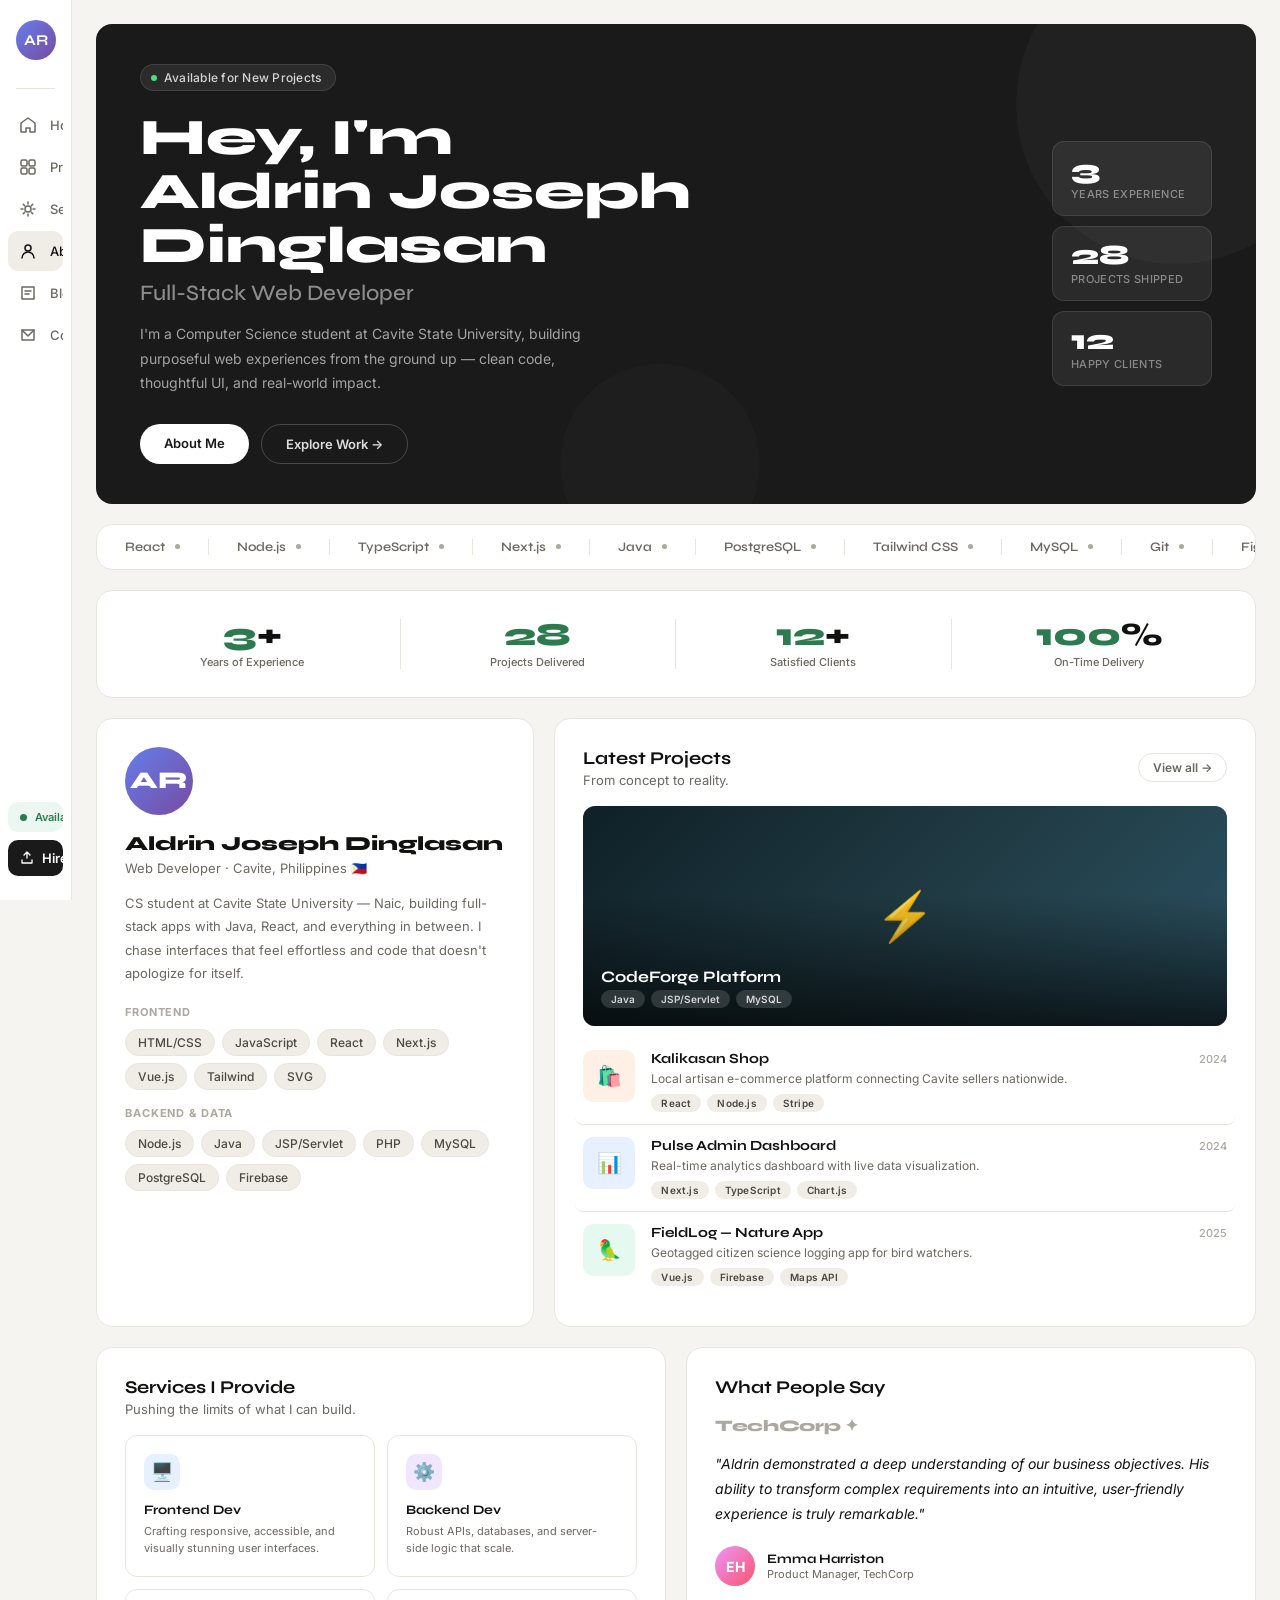
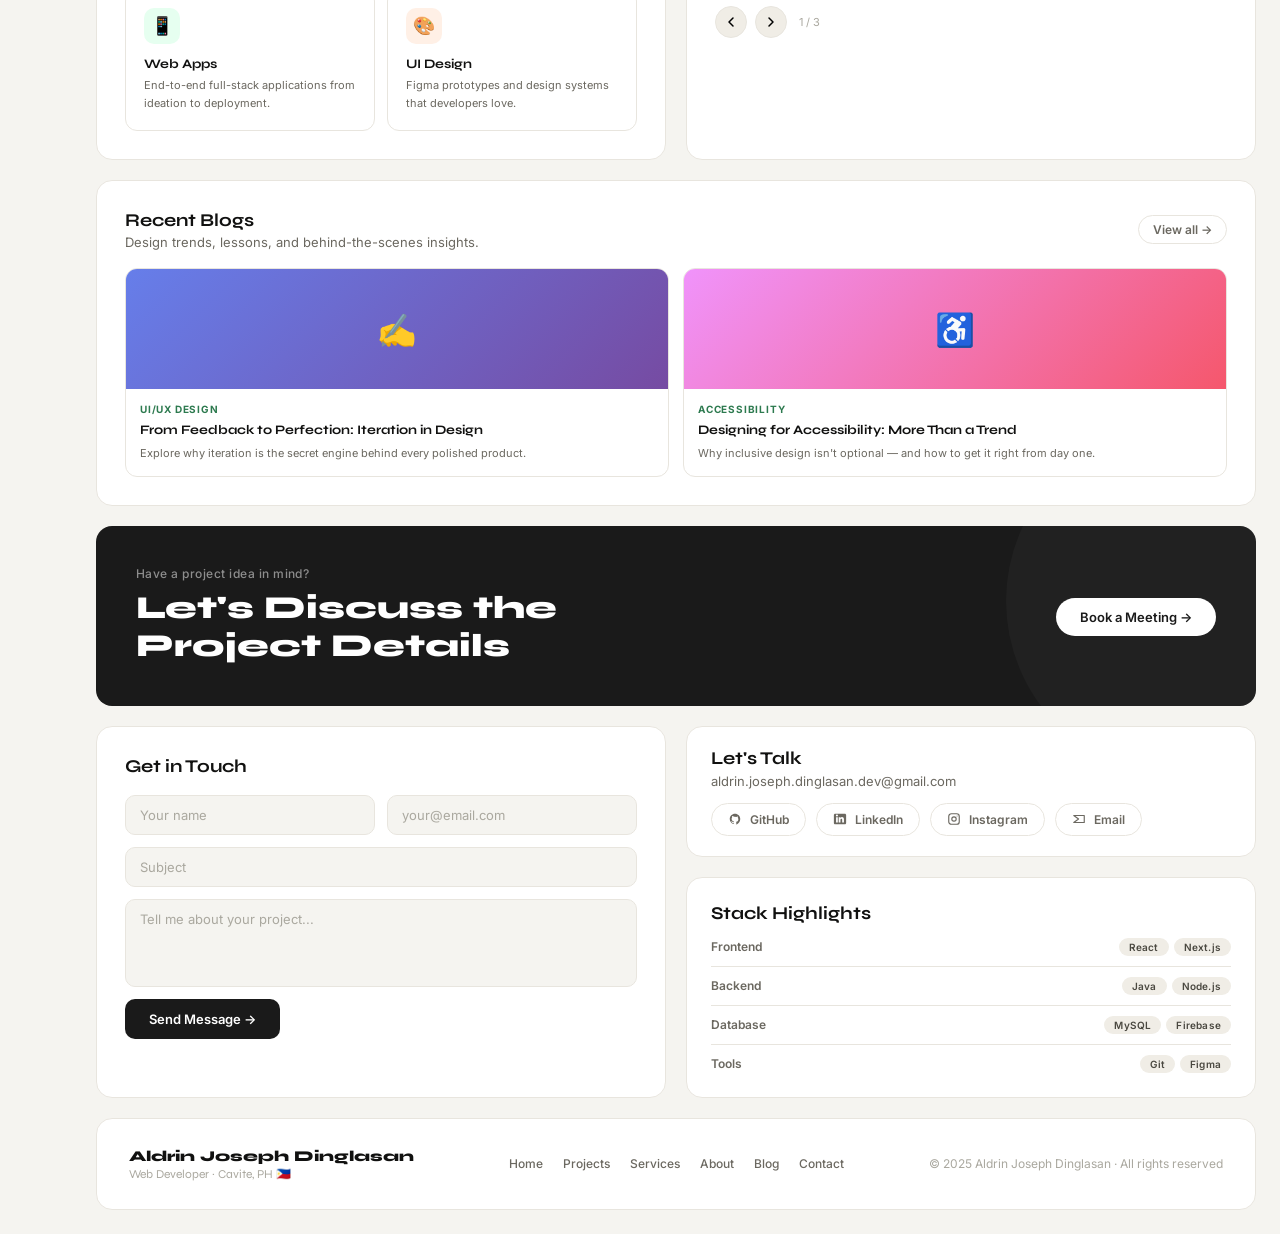
==== commit 43a53689: "changing name" ====
--- a/index.html
+++ b/index.html
@@ -1,11 +1,556 @@
 <!DOCTYPE html>
 <html lang="en">
 <head>
-    <meta charset="UTF-8">
-    <meta name="viewport" content="width=device-width, initial-scale=1.0">
-    <title>Welcome to My Portfolio</title>
+  <meta charset="UTF-8">
+  <meta name="viewport" content="width=device-width, initial-scale=1.0">
+  <title>Aldrin Joseph Dinglasan — Web Developer</title>
+
+  <!-- Google Fonts -->
+  <link rel="preconnect" href="https://fonts.googleapis.com">
+  <link href="https://fonts.googleapis.com/css2?family=Syne:wght@400;500;600;700;800&family=Inter:wght@300;400;500;600&display=swap" rel="stylesheet">
+
+  <!-- Stylesheet -->
+  <link rel="stylesheet" href="style.css">
 </head>
 <body>
-    
+
+<!-- ══════════════════════════════
+     SIDEBAR
+══════════════════════════════ -->
+<aside class="sidebar">
+
+  <!-- Profile -->
+  <div class="sidebar-profile">
+    <div class="sidebar-avatar">AR</div>
+    <div class="sidebar-profile-text">
+      <div class="sidebar-name">Aldrin Joseph Dinglasan</div>
+      <div class="sidebar-role">Web Developer</div>
+    </div>
+  </div>
+
+  <div class="sidebar-divider"></div>
+
+  <!-- Nav -->
+  <ul class="sidebar-nav">
+    <li>
+      <a href="#home" class="active">
+        <span class="nav-icon">
+          <svg width="18" height="18" viewBox="0 0 18 18" fill="none">
+            <path d="M2 7l7-5 7 5v9H11v-4H7v4H2V7z" stroke="currentColor" stroke-width="1.5" stroke-linejoin="round"/>
+          </svg>
+        </span>
+        <span class="nav-label">Home</span>
+      </a>
+    </li>
+    <li>
+      <a href="#projects">
+        <span class="nav-icon">
+          <svg width="18" height="18" viewBox="0 0 18 18" fill="none">
+            <rect x="2" y="2" width="6" height="6" rx="1.5" stroke="currentColor" stroke-width="1.5"/>
+            <rect x="10" y="2" width="6" height="6" rx="1.5" stroke="currentColor" stroke-width="1.5"/>
+            <rect x="2" y="10" width="6" height="6" rx="1.5" stroke="currentColor" stroke-width="1.5"/>
+            <rect x="10" y="10" width="6" height="6" rx="1.5" stroke="currentColor" stroke-width="1.5"/>
+          </svg>
+        </span>
+        <span class="nav-label">Projects</span>
+      </a>
+    </li>
+    <li>
+      <a href="#services">
+        <span class="nav-icon">
+          <svg width="18" height="18" viewBox="0 0 18 18" fill="none">
+            <circle cx="9" cy="9" r="3" stroke="currentColor" stroke-width="1.5"/>
+            <path d="M9 2v2M9 14v2M2 9h2M14 9h2M4.22 4.22l1.41 1.41M12.37 12.37l1.41 1.41M4.22 13.78l1.41-1.41M12.37 5.63l1.41-1.41" stroke="currentColor" stroke-width="1.5" stroke-linecap="round"/>
+          </svg>
+        </span>
+        <span class="nav-label">Services</span>
+      </a>
+    </li>
+    <li>
+      <a href="#about">
+        <span class="nav-icon">
+          <svg width="18" height="18" viewBox="0 0 18 18" fill="none">
+            <circle cx="9" cy="6" r="3" stroke="currentColor" stroke-width="1.5"/>
+            <path d="M3 16c0-3.314 2.686-6 6-6s6 2.686 6 6" stroke="currentColor" stroke-width="1.5" stroke-linecap="round"/>
+          </svg>
+        </span>
+        <span class="nav-label">About Me</span>
+      </a>
+    </li>
+    <li>
+      <a href="#blog">
+        <span class="nav-icon">
+          <svg width="18" height="18" viewBox="0 0 18 18" fill="none">
+            <path d="M3 3h12v12H3z" stroke="currentColor" stroke-width="1.5" stroke-linejoin="round"/>
+            <path d="M6 7h6M6 10h4" stroke="currentColor" stroke-width="1.5" stroke-linecap="round"/>
+          </svg>
+        </span>
+        <span class="nav-label">Blog</span>
+      </a>
+    </li>
+    <li>
+      <a href="#contact">
+        <span class="nav-icon">
+          <svg width="18" height="18" viewBox="0 0 18 18" fill="none">
+            <path d="M3 4h12v10H3z" stroke="currentColor" stroke-width="1.5" stroke-linejoin="round"/>
+            <path d="M3 4l6 6 6-6" stroke="currentColor" stroke-width="1.5" stroke-linecap="round" stroke-linejoin="round"/>
+          </svg>
+        </span>
+        <span class="nav-label">Contact</span>
+      </a>
+    </li>
+  </ul>
+
+  <!-- Bottom actions -->
+  <div class="sidebar-bottom">
+    <div class="available-badge">
+      <div class="available-dot"></div>
+      <span class="available-text">Available Now</span>
+    </div>
+    <a href="#contact" class="hire-btn">
+      <svg width="14" height="14" viewBox="0 0 14 14" fill="none">
+        <path d="M7 1v6M4 4l3-3 3 3M2 9v3h10V9" stroke="currentColor" stroke-width="1.3" stroke-linecap="round" stroke-linejoin="round"/>
+      </svg>
+      <span>Hire Me</span>
+    </a>
+  </div>
+
+</aside>
+
+
+<!-- ══════════════════════════════
+     MAIN CONTENT
+══════════════════════════════ -->
+<main class="main" id="home">
+
+  <!-- ── HERO ── -->
+  <section class="hero-card fade-in">
+    <div class="hero-left">
+      <div class="hero-status">
+        <div class="hero-status-dot"></div>
+        <span class="hero-status-text">Available for New Projects</span>
+      </div>
+      <h1 class="hero-title">Hey, I'm<br>Aldrin Joseph Dinglasan</h1>
+      <p class="hero-subtitle">Full-Stack Web Developer</p>
+      <p class="hero-desc">I'm a Computer Science student at Cavite State University, building purposeful web experiences from the ground up — clean code, thoughtful UI, and real-world impact.</p>
+      <div class="hero-actions">
+        <a href="#about" class="btn-white">About Me</a>
+        <a href="#projects" class="btn-outline">Explore Work →</a>
+      </div>
+    </div>
+    <div class="hero-right">
+      <div class="hero-stat-cards">
+        <div class="hero-stat-card">
+          <div class="hero-stat-num" id="c1">0</div>
+          <div class="hero-stat-label">YEARS EXPERIENCE</div>
+        </div>
+        <div class="hero-stat-card">
+          <div class="hero-stat-num" id="c2">0</div>
+          <div class="hero-stat-label">PROJECTS SHIPPED</div>
+        </div>
+        <div class="hero-stat-card">
+          <div class="hero-stat-num" id="c3">0</div>
+          <div class="hero-stat-label">HAPPY CLIENTS</div>
+        </div>
+      </div>
+    </div>
+  </section>
+
+  <!-- ── MARQUEE ── -->
+  <div class="marquee-strip fade-in fade-in-1">
+    <div class="marquee-track">
+      <div class="marquee-item"><span>React</span><div class="marquee-dot"></div></div>
+      <div class="marquee-item"><span>Node.js</span><div class="marquee-dot"></div></div>
+      <div class="marquee-item"><span>TypeScript</span><div class="marquee-dot"></div></div>
+      <div class="marquee-item"><span>Next.js</span><div class="marquee-dot"></div></div>
+      <div class="marquee-item"><span>Java</span><div class="marquee-dot"></div></div>
+      <div class="marquee-item"><span>PostgreSQL</span><div class="marquee-dot"></div></div>
+      <div class="marquee-item"><span>Tailwind CSS</span><div class="marquee-dot"></div></div>
+      <div class="marquee-item"><span>MySQL</span><div class="marquee-dot"></div></div>
+      <div class="marquee-item"><span>Git</span><div class="marquee-dot"></div></div>
+      <div class="marquee-item"><span>Figma</span><div class="marquee-dot"></div></div>
+      <div class="marquee-item"><span>Vue.js</span><div class="marquee-dot"></div></div>
+      <div class="marquee-item"><span>PHP</span><div class="marquee-dot"></div></div>
+      <!-- Duplicates for seamless loop -->
+      <div class="marquee-item"><span>React</span><div class="marquee-dot"></div></div>
+      <div class="marquee-item"><span>Node.js</span><div class="marquee-dot"></div></div>
+      <div class="marquee-item"><span>TypeScript</span><div class="marquee-dot"></div></div>
+      <div class="marquee-item"><span>Next.js</span><div class="marquee-dot"></div></div>
+      <div class="marquee-item"><span>Java</span><div class="marquee-dot"></div></div>
+      <div class="marquee-item"><span>PostgreSQL</span><div class="marquee-dot"></div></div>
+      <div class="marquee-item"><span>Tailwind CSS</span><div class="marquee-dot"></div></div>
+      <div class="marquee-item"><span>MySQL</span><div class="marquee-dot"></div></div>
+      <div class="marquee-item"><span>Git</span><div class="marquee-dot"></div></div>
+      <div class="marquee-item"><span>Figma</span><div class="marquee-dot"></div></div>
+      <div class="marquee-item"><span>Vue.js</span><div class="marquee-dot"></div></div>
+      <div class="marquee-item"><span>PHP</span><div class="marquee-dot"></div></div>
+    </div>
+  </div>
+
+  <!-- ── STATS ── -->
+  <div class="card stats-card fade-in fade-in-2">
+    <div class="stat-item">
+      <div class="stat-num"><span id="s1">3</span>+</div>
+      <div class="stat-label">Years of Experience</div>
+    </div>
+    <div class="stat-item">
+      <div class="stat-num"><span id="s2">28</span></div>
+      <div class="stat-label">Projects Delivered</div>
+    </div>
+    <div class="stat-item">
+      <div class="stat-num"><span id="s3">12</span>+</div>
+      <div class="stat-label">Satisfied Clients</div>
+    </div>
+    <div class="stat-item">
+      <div class="stat-num"><span id="s4">100</span>%</div>
+      <div class="stat-label">On-Time Delivery</div>
+    </div>
+  </div>
+
+  <!-- ── ABOUT + PROJECTS ── -->
+  <div class="grid-1-2 fade-in fade-in-2" id="projects">
+
+    <!-- About / Skills -->
+    <div class="card about-card" id="about">
+      <div class="avatar-large">AR</div>
+      <div class="about-name">Aldrin Joseph Dinglasan</div>
+      <div class="about-role-line">Web Developer · Cavite, Philippines 🇵🇭</div>
+      <p class="about-bio">CS student at Cavite State University — Naic, building full-stack apps with Java, React, and everything in between. I chase interfaces that feel effortless and code that doesn't apologize for itself.</p>
+
+      <div class="skills-section-title">Frontend</div>
+      <div class="skills-cloud">
+        <span class="skill-chip">HTML/CSS</span>
+        <span class="skill-chip">JavaScript</span>
+        <span class="skill-chip">React</span>
+        <span class="skill-chip">Next.js</span>
+        <span class="skill-chip">Vue.js</span>
+        <span class="skill-chip">Tailwind</span>
+        <span class="skill-chip">SVG</span>
+      </div>
+
+      <div class="skills-section-title">Backend &amp; Data</div>
+      <div class="skills-cloud">
+        <span class="skill-chip">Node.js</span>
+        <span class="skill-chip">Java</span>
+        <span class="skill-chip">JSP/Servlet</span>
+        <span class="skill-chip">PHP</span>
+        <span class="skill-chip">MySQL</span>
+        <span class="skill-chip">PostgreSQL</span>
+        <span class="skill-chip">Firebase</span>
+      </div>
+    </div>
+
+    <!-- Projects list -->
+    <div class="card projects-card">
+      <div class="section-label">
+        <div>
+          <div class="section-title-sm">Latest Projects</div>
+          <div class="section-sub">From concept to reality.</div>
+        </div>
+        <a href="#" class="view-all">View all →</a>
+      </div>
+
+      <!-- Featured -->
+      <div class="featured-project">
+        <div class="fp-bg" style="background:linear-gradient(135deg,#0f2027,#203a43,#2c5364);">⚡</div>
+        <div class="fp-overlay">
+          <div class="fp-info">
+            <div class="fp-name">CodeForge Platform</div>
+            <div class="fp-tags">
+              <span class="fp-tag">Java</span>
+              <span class="fp-tag">JSP/Servlet</span>
+              <span class="fp-tag">MySQL</span>
+            </div>
+          </div>
+        </div>
+      </div>
+
+      <!-- Project items -->
+      <div class="project-item">
+        <div class="project-thumb" style="background:#fff0e6;">🛍️</div>
+        <div class="project-info">
+          <div class="project-name">Kalikasan Shop</div>
+          <div class="project-desc-sm">Local artisan e-commerce platform connecting Cavite sellers nationwide.</div>
+          <div class="project-tags-row">
+            <span class="tag">React</span>
+            <span class="tag">Node.js</span>
+            <span class="tag">Stripe</span>
+          </div>
+        </div>
+        <div class="project-year">2024</div>
+      </div>
+
+      <div class="project-item">
+        <div class="project-thumb" style="background:#e6f0ff;">📊</div>
+        <div class="project-info">
+          <div class="project-name">Pulse Admin Dashboard</div>
+          <div class="project-desc-sm">Real-time analytics dashboard with live data visualization.</div>
+          <div class="project-tags-row">
+            <span class="tag">Next.js</span>
+            <span class="tag">TypeScript</span>
+            <span class="tag">Chart.js</span>
+          </div>
+        </div>
+        <div class="project-year">2024</div>
+      </div>
+
+      <div class="project-item">
+        <div class="project-thumb" style="background:#e6f9f0;">🦜</div>
+        <div class="project-info">
+          <div class="project-name">FieldLog — Nature App</div>
+          <div class="project-desc-sm">Geotagged citizen science logging app for bird watchers.</div>
+          <div class="project-tags-row">
+            <span class="tag">Vue.js</span>
+            <span class="tag">Firebase</span>
+            <span class="tag">Maps API</span>
+          </div>
+        </div>
+        <div class="project-year">2025</div>
+      </div>
+    </div>
+
+  </div><!-- end grid -->
+
+  <!-- ── SERVICES + TESTIMONIALS ── -->
+  <div class="grid-2 fade-in fade-in-3" id="services">
+
+    <!-- Services -->
+    <div class="card services-card">
+      <div class="section-label">
+        <div>
+          <div class="section-title-sm">Services I Provide</div>
+          <div class="section-sub">Pushing the limits of what I can build.</div>
+        </div>
+      </div>
+      <div class="service-grid">
+        <div class="service-item">
+          <div class="service-icon" style="background:#e6f0ff;">🖥️</div>
+          <div class="service-name">Frontend Dev</div>
+          <div class="service-desc">Crafting responsive, accessible, and visually stunning user interfaces.</div>
+        </div>
+        <div class="service-item">
+          <div class="service-icon" style="background:#f0e6ff;">⚙️</div>
+          <div class="service-name">Backend Dev</div>
+          <div class="service-desc">Robust APIs, databases, and server-side logic that scale.</div>
+        </div>
+        <div class="service-item">
+          <div class="service-icon" style="background:#e6fff0;">📱</div>
+          <div class="service-name">Web Apps</div>
+          <div class="service-desc">End-to-end full-stack applications from ideation to deployment.</div>
+        </div>
+        <div class="service-item">
+          <div class="service-icon" style="background:#fff0e6;">🎨</div>
+          <div class="service-name">UI Design</div>
+          <div class="service-desc">Figma prototypes and design systems that developers love.</div>
+        </div>
+      </div>
+    </div>
+
+    <!-- Testimonials -->
+    <div class="card testimonials-card">
+      <div class="section-label">
+        <div class="section-title-sm">What People Say</div>
+      </div>
+      <div class="testimonial-slider">
+        <div class="testimonial-slides">
+
+          <div class="testimonial-slide active">
+            <div class="testimonial-logo">TechCorp ✦</div>
+            <p class="testimonial-text">"Aldrin demonstrated a deep understanding of our business objectives. His ability to transform complex requirements into an intuitive, user-friendly experience is truly remarkable."</p>
+            <div class="testimonial-person">
+              <div class="testimonial-avatar">EH</div>
+              <div>
+                <div class="testimonial-name">Emma Harriston</div>
+                <div class="testimonial-title">Product Manager, TechCorp</div>
+              </div>
+            </div>
+          </div>
+
+          <div class="testimonial-slide">
+            <div class="testimonial-logo">StartupPH ✦</div>
+            <p class="testimonial-text">"Working with Aldrin has been a transformative experience. He approached our complex project with clarity and delivered beyond what we imagined was possible."</p>
+            <div class="testimonial-person">
+              <div class="testimonial-avatar" style="background:linear-gradient(135deg,#43e97b,#38f9d7);">LM</div>
+              <div>
+                <div class="testimonial-name">Luka Mengham</div>
+                <div class="testimonial-title">CEO, StartupPH</div>
+              </div>
+            </div>
+          </div>
+
+          <div class="testimonial-slide">
+            <div class="testimonial-logo">NaicDigital ✦</div>
+            <p class="testimonial-text">"Aldrin built our entire platform from scratch in record time. Clean code, great communication, and a sharp eye for design. We'll absolutely work together again."</p>
+            <div class="testimonial-person">
+              <div class="testimonial-avatar" style="background:linear-gradient(135deg,#fa709a,#fee140);">RG</div>
+              <div>
+                <div class="testimonial-name">Rica Gonzales</div>
+                <div class="testimonial-title">Founder, NaicDigital</div>
+              </div>
+            </div>
+          </div>
+
+        </div><!-- end slides -->
+        <div class="testimonial-controls">
+          <button class="t-btn" id="tPrev" aria-label="Previous">
+            <svg width="14" height="14" viewBox="0 0 14 14" fill="none">
+              <path d="M9 11L5 7l4-4" stroke="currentColor" stroke-width="1.5" stroke-linecap="round" stroke-linejoin="round"/>
+            </svg>
+          </button>
+          <button class="t-btn" id="tNext" aria-label="Next">
+            <svg width="14" height="14" viewBox="0 0 14 14" fill="none">
+              <path d="M5 3l4 4-4 4" stroke="currentColor" stroke-width="1.5" stroke-linecap="round" stroke-linejoin="round"/>
+            </svg>
+          </button>
+          <span id="tCount" style="font-size:11px;color:var(--text-3);margin-left:4px;align-self:center;">1 / 3</span>
+        </div>
+      </div>
+    </div>
+
+  </div><!-- end grid -->
+
+  <!-- ── BLOG ── -->
+  <div class="card blog-card fade-in fade-in-4" id="blog">
+    <div class="section-label">
+      <div>
+        <div class="section-title-sm">Recent Blogs</div>
+        <div class="section-sub">Design trends, lessons, and behind-the-scenes insights.</div>
+      </div>
+      <a href="#" class="view-all">View all →</a>
+    </div>
+    <div class="blog-grid">
+      <div class="blog-item">
+        <div class="blog-thumb" style="background:linear-gradient(135deg,#667eea,#764ba2);">✍️</div>
+        <div class="blog-body">
+          <div class="blog-cat">UI/UX Design</div>
+          <div class="blog-title">From Feedback to Perfection: Iteration in Design</div>
+          <div class="blog-desc-sm">Explore why iteration is the secret engine behind every polished product.</div>
+        </div>
+      </div>
+      <div class="blog-item">
+        <div class="blog-thumb" style="background:linear-gradient(135deg,#f093fb,#f5576c);">♿</div>
+        <div class="blog-body">
+          <div class="blog-cat">Accessibility</div>
+          <div class="blog-title">Designing for Accessibility: More Than a Trend</div>
+          <div class="blog-desc-sm">Why inclusive design isn't optional — and how to get it right from day one.</div>
+        </div>
+      </div>
+    </div>
+  </div>
+
+  <!-- ── CTA ── -->
+  <div class="cta-card fade-in fade-in-4">
+    <div>
+      <div class="cta-eyebrow">Have a project idea in mind?</div>
+      <h2 class="cta-title">Let's Discuss the<br>Project Details</h2>
+    </div>
+    <div class="cta-right">
+      <a href="#contact" class="btn-white">Book a Meeting →</a>
+    </div>
+  </div>
+
+  <!-- ── CONTACT + SOCIAL ── -->
+  <div class="grid-2 fade-in fade-in-5" id="contact">
+
+    <!-- Contact form -->
+    <div class="card contact-card">
+      <div class="section-label">
+        <div class="section-title-sm">Get in Touch</div>
+      </div>
+      <div class="contact-form">
+        <div class="contact-row">
+          <input class="contact-input" type="text" placeholder="Your name">
+          <input class="contact-input" type="email" placeholder="your@email.com">
+        </div>
+        <input class="contact-input" type="text" placeholder="Subject">
+        <textarea class="contact-input" rows="4" placeholder="Tell me about your project..."></textarea>
+        <button class="btn-dark" id="sendBtn">Send Message →</button>
+      </div>
+    </div>
+
+    <!-- Social + Stack -->
+    <div style="display:flex;flex-direction:column;gap:20px;">
+
+      <div class="card social-card">
+        <div class="section-title-sm">Let's Talk</div>
+        <div style="font-size:13px;color:var(--text-2);margin-top:4px;">aldrin.joseph.dinglasan.dev@gmail.com</div>
+        <div class="social-links">
+          <a href="#" class="social-link">
+            <svg width="14" height="14" viewBox="0 0 16 16" fill="none">
+              <path d="M8 2C4.686 2 2 4.686 2 8c0 2.654 1.721 4.908 4.104 5.701.3.055.41-.13.41-.29 0-.143-.005-.522-.008-1.025-1.67.363-2.022-.804-2.022-.804-.273-.694-.666-.879-.666-.879-.544-.372.041-.364.041-.364.602.042.918.618.918.618.535.916 1.403.651 1.744.498.054-.387.209-.652.38-.801-1.333-.152-2.733-.666-2.733-2.965 0-.655.234-1.19.618-1.61-.062-.152-.268-.762.058-1.588 0 0 .504-.161 1.65.615A5.74 5.74 0 018 5.52a5.74 5.74 0 011.5.202c1.146-.776 1.649-.615 1.649-.615.327.826.121 1.436.06 1.588.385.42.617.955.617 1.61 0 2.305-1.403 2.812-2.74 2.96.215.185.407.551.407 1.11 0 .801-.007 1.448-.007 1.645 0 .161.108.348.413.289C12.28 12.906 14 10.653 14 8c0-3.314-2.686-6-6-6z" fill="currentColor"/>
+            </svg>
+            GitHub
+          </a>
+          <a href="#" class="social-link">
+            <svg width="14" height="14" viewBox="0 0 16 16" fill="none">
+              <path d="M13.5 2h-11C1.672 2 1 2.672 1 3.5v9c0 .828.672 1.5 1.5 1.5h11c.828 0 1.5-.672 1.5-1.5v-9c0-.828-.672-1.5-1.5-1.5zm-8 10H3.5V6H5.5v6zm-1-6.8a1.2 1.2 0 110-2.4 1.2 1.2 0 010 2.4zM12.5 12h-2V9c0-.8-.5-1.2-1-1.2s-1 .5-1 1.2v3h-2V6h2v.8c.4-.6 1-1 1.8-1 1.3 0 2.2.9 2.2 2.5V12z" fill="currentColor"/>
+            </svg>
+            LinkedIn
+          </a>
+          <a href="#" class="social-link">
+            <svg width="14" height="14" viewBox="0 0 16 16" fill="none">
+              <rect x="2" y="2" width="12" height="12" rx="3" stroke="currentColor" stroke-width="1.3"/>
+              <circle cx="8" cy="8" r="2.5" stroke="currentColor" stroke-width="1.3"/>
+              <circle cx="11.5" cy="4.5" r="0.6" fill="currentColor"/>
+            </svg>
+            Instagram
+          </a>
+          <a href="#" class="social-link">
+            <svg width="14" height="14" viewBox="0 0 16 16" fill="none">
+              <path d="M2 4l5.5 4L2 12h12V4H2z" stroke="currentColor" stroke-width="1.3" stroke-linejoin="round"/>
+            </svg>
+            Email
+          </a>
+        </div>
+      </div>
+
+      <div class="card" style="padding:24px;">
+        <div class="section-title-sm" style="margin-bottom:14px;">Stack Highlights</div>
+        <div style="display:flex;flex-direction:column;gap:10px;">
+          <div style="display:flex;justify-content:space-between;align-items:center;">
+            <span style="font-size:12px;font-weight:600;color:var(--text-2);">Frontend</span>
+            <div style="display:flex;gap:5px;"><span class="tag">React</span><span class="tag">Next.js</span></div>
+          </div>
+          <div style="height:1px;background:var(--border);"></div>
+          <div style="display:flex;justify-content:space-between;align-items:center;">
+            <span style="font-size:12px;font-weight:600;color:var(--text-2);">Backend</span>
+            <div style="display:flex;gap:5px;"><span class="tag">Java</span><span class="tag">Node.js</span></div>
+          </div>
+          <div style="height:1px;background:var(--border);"></div>
+          <div style="display:flex;justify-content:space-between;align-items:center;">
+            <span style="font-size:12px;font-weight:600;color:var(--text-2);">Database</span>
+            <div style="display:flex;gap:5px;"><span class="tag">MySQL</span><span class="tag">Firebase</span></div>
+          </div>
+          <div style="height:1px;background:var(--border);"></div>
+          <div style="display:flex;justify-content:space-between;align-items:center;">
+            <span style="font-size:12px;font-weight:600;color:var(--text-2);">Tools</span>
+            <div style="display:flex;gap:5px;"><span class="tag">Git</span><span class="tag">Figma</span></div>
+          </div>
+        </div>
+      </div>
+
+    </div>
+  </div><!-- end grid -->
+
+  <!-- ── FOOTER ── -->
+  <div class="footer-card fade-in fade-in-5">
+    <div>
+      <div class="footer-brand">Aldrin Joseph Dinglasan <span>Web Developer · Cavite, PH 🇵🇭</span></div>
+    </div>
+    <div class="footer-links">
+      <a href="#home">Home</a>
+      <a href="#projects">Projects</a>
+      <a href="#services">Services</a>
+      <a href="#about">About</a>
+      <a href="#blog">Blog</a>
+      <a href="#contact">Contact</a>
+    </div>
+    <div class="footer-right">© 2025 Aldrin Joseph Dinglasan · All rights reserved</div>
+  </div>
+
+</main>
+
+<!-- Script -->
+<script src="script.js"></script>
 </body>
-</html>+</html>
--- a/style.css
+++ b/style.css
@@ -0,0 +1,789 @@
+/* ============================================
+   PORTFOLIO — style.css
+   Alex Reyes · Web Developer
+   ============================================ */
+
+*, *::before, *::after { box-sizing: border-box; margin: 0; padding: 0; }
+
+:root {
+  --sidebar-w: 72px;
+  --sidebar-expanded: 220px;
+  --bg: #f5f4f0;
+  --card: #ffffff;
+  --border: #e8e5de;
+  --text: #111110;
+  --text-2: #6b6860;
+  --text-3: #aaa89f;
+  --accent: #1a1a1a;
+  --green: #2d7a4f;
+  --green-bg: #edf7f1;
+  --tag-bg: #f0ede6;
+  --tag-text: #4a4840;
+  --font-h: 'Syne', sans-serif;
+  --font-b: 'Inter', sans-serif;
+  --radius: 16px;
+  --radius-sm: 10px;
+}
+
+html { scroll-behavior: smooth; }
+body {
+  background: var(--bg);
+  color: var(--text);
+  font-family: var(--font-b);
+  display: flex;
+  min-height: 100vh;
+  overflow-x: hidden;
+}
+
+/* ── SIDEBAR ── */
+.sidebar {
+  position: fixed;
+  top: 0; left: 0; bottom: 0;
+  width: var(--sidebar-w);
+  background: var(--card);
+  border-right: 1px solid var(--border);
+  display: flex;
+  flex-direction: column;
+  align-items: center;
+  padding: 20px 0 24px;
+  z-index: 100;
+  transition: width 0.3s cubic-bezier(.4,0,.2,1);
+  overflow: hidden;
+}
+.sidebar:hover {
+  width: var(--sidebar-expanded);
+  align-items: flex-start;
+}
+
+.sidebar-profile {
+  display: flex;
+  align-items: center;
+  gap: 12px;
+  padding: 0 16px;
+  margin-bottom: 28px;
+  white-space: nowrap;
+  width: 100%;
+}
+.sidebar-avatar {
+  width: 40px; height: 40px;
+  border-radius: 50%;
+  background: linear-gradient(135deg, #667eea, #764ba2);
+  flex-shrink: 0;
+  display: flex;
+  align-items: center;
+  justify-content: center;
+  font-family: var(--font-h);
+  font-weight: 700;
+  font-size: 15px;
+  color: #fff;
+  overflow: hidden;
+}
+.sidebar-avatar img { width: 100%; height: 100%; object-fit: cover; }
+.sidebar-profile-text { overflow: hidden; }
+.sidebar-name {
+  font-family: var(--font-h);
+  font-weight: 700;
+  font-size: 13px;
+  color: var(--text);
+  white-space: nowrap;
+  overflow: hidden;
+  text-overflow: ellipsis;
+}
+.sidebar-role {
+  font-size: 11px;
+  color: var(--text-2);
+  white-space: nowrap;
+}
+
+.sidebar-divider {
+  width: calc(100% - 32px);
+  margin: 0 16px 16px;
+  height: 1px;
+  background: var(--border);
+}
+
+.sidebar-nav {
+  list-style: none;
+  width: 100%;
+  flex: 1;
+  display: flex;
+  flex-direction: column;
+  gap: 2px;
+  padding: 0 8px;
+}
+.sidebar-nav li a {
+  display: flex;
+  align-items: center;
+  gap: 12px;
+  padding: 10px 10px;
+  border-radius: var(--radius-sm);
+  text-decoration: none;
+  color: var(--text-2);
+  transition: background 0.2s, color 0.2s;
+  white-space: nowrap;
+  overflow: hidden;
+}
+.sidebar-nav li a:hover,
+.sidebar-nav li a.active {
+  background: var(--tag-bg);
+  color: var(--text);
+}
+.sidebar-nav li a.active { font-weight: 600; }
+.nav-icon {
+  width: 20px; height: 20px;
+  flex-shrink: 0;
+  display: flex;
+  align-items: center;
+  justify-content: center;
+}
+.nav-label {
+  font-size: 13px;
+  font-weight: 500;
+}
+
+.sidebar-bottom {
+  width: 100%;
+  padding: 0 8px;
+  display: flex;
+  flex-direction: column;
+  gap: 8px;
+}
+.available-badge {
+  display: flex;
+  align-items: center;
+  gap: 8px;
+  padding: 8px 12px;
+  border-radius: var(--radius-sm);
+  background: var(--green-bg);
+  white-space: nowrap;
+  overflow: hidden;
+}
+.available-dot {
+  width: 7px; height: 7px;
+  background: var(--green);
+  border-radius: 50%;
+  flex-shrink: 0;
+  animation: blink 2s infinite;
+}
+@keyframes blink { 0%,100%{opacity:1} 50%{opacity:.3} }
+.available-text { font-size: 11px; color: var(--green); font-weight: 600; }
+
+.hire-btn {
+  display: flex;
+  align-items: center;
+  gap: 8px;
+  padding: 10px 12px;
+  background: var(--accent);
+  color: #fff;
+  border-radius: var(--radius-sm);
+  text-decoration: none;
+  font-size: 13px;
+  font-weight: 600;
+  white-space: nowrap;
+  overflow: hidden;
+  transition: opacity 0.2s;
+}
+.hire-btn:hover { opacity: 0.85; }
+.hire-btn svg { flex-shrink: 0; }
+
+/* ── MAIN CONTENT ── */
+.main {
+  margin-left: var(--sidebar-w);
+  flex: 1;
+  padding: 24px;
+  display: flex;
+  flex-direction: column;
+  gap: 20px;
+  max-width: calc(100vw - var(--sidebar-w));
+}
+
+/* ── HERO CARD ── */
+.hero-card {
+  background: var(--accent);
+  border-radius: var(--radius);
+  padding: 40px 44px;
+  display: grid;
+  grid-template-columns: 1fr auto;
+  gap: 32px;
+  align-items: center;
+  position: relative;
+  overflow: hidden;
+}
+.hero-card::before {
+  content: '';
+  position: absolute;
+  top: -80px; right: -80px;
+  width: 320px; height: 320px;
+  border-radius: 50%;
+  background: rgba(255,255,255,0.03);
+  pointer-events: none;
+}
+.hero-card::after {
+  content: '';
+  position: absolute;
+  bottom: -60px; left: 40%;
+  width: 200px; height: 200px;
+  border-radius: 50%;
+  background: rgba(255,255,255,0.02);
+  pointer-events: none;
+}
+
+.hero-status {
+  display: inline-flex;
+  align-items: center;
+  gap: 7px;
+  background: rgba(255,255,255,0.08);
+  border: 1px solid rgba(255,255,255,0.1);
+  border-radius: 100px;
+  padding: 5px 14px 5px 10px;
+  margin-bottom: 20px;
+  width: fit-content;
+}
+.hero-status-dot { width: 6px; height: 6px; background: #4ade80; border-radius: 50%; animation: blink 2s infinite; }
+.hero-status-text { font-size: 12px; color: rgba(255,255,255,0.8); font-weight: 500; letter-spacing: 0.02em; }
+
+.hero-title {
+  font-family: var(--font-h);
+  font-size: clamp(32px, 4vw, 52px);
+  font-weight: 800;
+  color: #ffffff;
+  line-height: 1.05;
+  margin-bottom: 8px;
+}
+.hero-subtitle {
+  font-family: var(--font-h);
+  font-size: clamp(16px, 2vw, 22px);
+  font-weight: 500;
+  color: rgba(255,255,255,0.5);
+  margin-bottom: 16px;
+}
+.hero-desc {
+  font-size: 14px;
+  line-height: 1.75;
+  color: rgba(255,255,255,0.6);
+  max-width: 460px;
+  margin-bottom: 28px;
+}
+.hero-actions {
+  display: flex;
+  gap: 12px;
+  flex-wrap: wrap;
+}
+.btn-white {
+  background: #fff;
+  color: var(--accent);
+  border: none;
+  padding: 11px 24px;
+  border-radius: 100px;
+  font-family: var(--font-b);
+  font-size: 13px;
+  font-weight: 600;
+  cursor: pointer;
+  text-decoration: none;
+  transition: opacity 0.2s;
+}
+.btn-white:hover { opacity: 0.88; }
+.btn-outline {
+  background: transparent;
+  color: rgba(255,255,255,0.85);
+  border: 1px solid rgba(255,255,255,0.2);
+  padding: 11px 24px;
+  border-radius: 100px;
+  font-family: var(--font-b);
+  font-size: 13px;
+  font-weight: 600;
+  cursor: pointer;
+  text-decoration: none;
+  transition: background 0.2s, border-color 0.2s;
+}
+.btn-outline:hover { background: rgba(255,255,255,0.08); border-color: rgba(255,255,255,0.35); }
+
+.hero-right {
+  display: flex;
+  flex-direction: column;
+  align-items: flex-end;
+  gap: 12px;
+  position: relative;
+  z-index: 1;
+}
+.hero-stat-cards {
+  display: flex;
+  flex-direction: column;
+  gap: 10px;
+  min-width: 160px;
+}
+.hero-stat-card {
+  background: rgba(255,255,255,0.07);
+  border: 1px solid rgba(255,255,255,0.1);
+  border-radius: 12px;
+  padding: 14px 18px;
+}
+.hero-stat-num {
+  font-family: var(--font-h);
+  font-size: 28px;
+  font-weight: 800;
+  color: #fff;
+  line-height: 1;
+}
+.hero-stat-label { font-size: 11px; color: rgba(255,255,255,0.45); margin-top: 3px; font-weight: 500; letter-spacing: 0.03em; }
+
+/* ── MARQUEE ── */
+.marquee-strip {
+  background: var(--card);
+  border-radius: var(--radius);
+  padding: 14px 0;
+  overflow: hidden;
+  border: 1px solid var(--border);
+}
+.marquee-track {
+  display: flex;
+  gap: 0;
+  animation: marquee 22s linear infinite;
+  width: max-content;
+}
+.marquee-track:hover { animation-play-state: paused; }
+@keyframes marquee { from { transform: translateX(0); } to { transform: translateX(-50%); } }
+.marquee-item {
+  display: flex;
+  align-items: center;
+  gap: 10px;
+  padding: 0 28px;
+  border-right: 1px solid var(--border);
+  white-space: nowrap;
+}
+.marquee-item span {
+  font-family: var(--font-h);
+  font-size: 13px;
+  font-weight: 600;
+  color: var(--text-2);
+}
+.marquee-dot { width: 5px; height: 5px; background: var(--text-3); border-radius: 50%; }
+
+/* ── GRID LAYOUTS ── */
+.grid-2 { display: grid; grid-template-columns: 1fr 1fr; gap: 20px; }
+.grid-3 { display: grid; grid-template-columns: 1fr 1fr 1fr; gap: 20px; }
+.grid-1-2 { display: grid; grid-template-columns: 1fr 1.6fr; gap: 20px; }
+.grid-2-1 { display: grid; grid-template-columns: 1.6fr 1fr; gap: 20px; }
+
+/* ── CARD BASE ── */
+.card {
+  background: var(--card);
+  border-radius: var(--radius);
+  border: 1px solid var(--border);
+  overflow: hidden;
+}
+
+/* ── SECTION LABEL ── */
+.section-label {
+  display: flex;
+  align-items: center;
+  justify-content: space-between;
+  margin-bottom: 18px;
+}
+.section-title-sm {
+  font-family: var(--font-h);
+  font-size: 18px;
+  font-weight: 700;
+  color: var(--text);
+}
+.section-sub {
+  font-size: 13px;
+  color: var(--text-2);
+  margin-top: 3px;
+}
+.view-all {
+  font-size: 12px;
+  font-weight: 600;
+  color: var(--text-2);
+  text-decoration: none;
+  display: flex;
+  align-items: center;
+  gap: 4px;
+  padding: 6px 14px;
+  border: 1px solid var(--border);
+  border-radius: 100px;
+  transition: background 0.2s, color 0.2s;
+}
+.view-all:hover { background: var(--tag-bg); color: var(--text); }
+
+/* ── PROJECTS ── */
+.projects-card { padding: 28px; }
+.project-item {
+  display: flex;
+  gap: 16px;
+  border-bottom: 1px solid var(--border);
+  cursor: pointer;
+  transition: background 0.2s;
+  border-radius: 8px;
+  padding: 12px 8px;
+  margin: 0 -8px;
+}
+.project-item:last-child { border-bottom: none; }
+.project-item:hover { background: var(--tag-bg); }
+
+.project-thumb {
+  width: 52px; height: 52px;
+  border-radius: 10px;
+  flex-shrink: 0;
+  display: flex;
+  align-items: center;
+  justify-content: center;
+  font-size: 20px;
+}
+.project-info { flex: 1; min-width: 0; }
+.project-name {
+  font-family: var(--font-h);
+  font-size: 14px;
+  font-weight: 700;
+  color: var(--text);
+  margin-bottom: 3px;
+  white-space: nowrap;
+  overflow: hidden;
+  text-overflow: ellipsis;
+}
+.project-desc-sm { font-size: 12px; color: var(--text-2); line-height: 1.5; }
+.project-tags-row {
+  display: flex;
+  gap: 6px;
+  margin-top: 6px;
+  flex-wrap: wrap;
+}
+.tag {
+  font-size: 10px;
+  font-weight: 600;
+  color: var(--tag-text);
+  background: var(--tag-bg);
+  padding: 3px 10px;
+  border-radius: 100px;
+  letter-spacing: 0.02em;
+}
+.project-year { font-size: 11px; color: var(--text-3); font-weight: 500; flex-shrink: 0; padding-top: 2px; }
+
+/* ── ABOUT / SKILLS ── */
+.about-card { padding: 28px; }
+.avatar-large {
+  width: 68px; height: 68px;
+  border-radius: 50%;
+  background: linear-gradient(135deg, #667eea, #764ba2);
+  display: flex;
+  align-items: center;
+  justify-content: center;
+  font-family: var(--font-h);
+  font-weight: 800;
+  font-size: 24px;
+  color: #fff;
+  margin-bottom: 16px;
+  overflow: hidden;
+}
+.about-name { font-family: var(--font-h); font-size: 20px; font-weight: 800; color: var(--text); margin-bottom: 4px; }
+.about-role-line { font-size: 13px; color: var(--text-2); margin-bottom: 16px; }
+.about-bio { font-size: 13px; line-height: 1.8; color: var(--text-2); margin-bottom: 20px; }
+
+.skills-section-title {
+  font-size: 11px;
+  font-weight: 700;
+  letter-spacing: 0.08em;
+  text-transform: uppercase;
+  color: var(--text-3);
+  margin-bottom: 10px;
+  margin-top: 16px;
+}
+.skills-cloud { display: flex; flex-wrap: wrap; gap: 7px; }
+.skill-chip {
+  font-size: 12px;
+  font-weight: 500;
+  color: var(--tag-text);
+  background: var(--tag-bg);
+  border: 1px solid var(--border);
+  padding: 5px 12px;
+  border-radius: 100px;
+  transition: background 0.2s, border-color 0.2s, color 0.2s;
+}
+.skill-chip:hover { background: var(--accent); color: #fff; border-color: var(--accent); }
+
+/* ── SERVICES ── */
+.services-card { padding: 28px; }
+.service-grid { display: grid; grid-template-columns: 1fr 1fr; gap: 12px; margin-top: 8px; }
+.service-item {
+  padding: 18px;
+  border: 1px solid var(--border);
+  border-radius: 12px;
+  cursor: pointer;
+  transition: background 0.2s, border-color 0.2s, transform 0.2s;
+}
+.service-item:hover { background: var(--tag-bg); border-color: var(--accent); transform: translateY(-2px); }
+.service-icon {
+  width: 36px; height: 36px;
+  border-radius: 10px;
+  display: flex;
+  align-items: center;
+  justify-content: center;
+  font-size: 18px;
+  margin-bottom: 12px;
+}
+.service-name { font-family: var(--font-h); font-size: 13px; font-weight: 700; color: var(--text); margin-bottom: 5px; }
+.service-desc { font-size: 11px; line-height: 1.6; color: var(--text-2); }
+
+/* ── STATS ROW ── */
+.stats-card { padding: 28px; display: grid; grid-template-columns: repeat(4, 1fr); gap: 0; }
+.stat-item {
+  padding: 0 20px;
+  border-right: 1px solid var(--border);
+  text-align: center;
+}
+.stat-item:first-child { padding-left: 0; }
+.stat-item:last-child { border-right: none; padding-right: 0; }
+.stat-num {
+  font-family: var(--font-h);
+  font-size: 32px;
+  font-weight: 800;
+  color: var(--text);
+  line-height: 1;
+  margin-bottom: 4px;
+}
+.stat-num span { color: var(--green); }
+.stat-label { font-size: 11px; color: var(--text-2); font-weight: 500; }
+
+/* ── TESTIMONIALS ── */
+.testimonials-card { padding: 28px; }
+.testimonial-slider { position: relative; }
+.testimonial-slides { overflow: hidden; }
+.testimonial-slide { display: none; }
+.testimonial-slide.active { display: block; }
+.testimonial-logo {
+  font-family: var(--font-h);
+  font-size: 16px;
+  font-weight: 800;
+  color: var(--text-3);
+  margin-bottom: 16px;
+  letter-spacing: -0.02em;
+}
+.testimonial-text {
+  font-size: 14px;
+  line-height: 1.8;
+  color: var(--text);
+  font-style: italic;
+  margin-bottom: 20px;
+}
+.testimonial-person { display: flex; align-items: center; gap: 12px; }
+.testimonial-avatar {
+  width: 40px; height: 40px;
+  border-radius: 50%;
+  background: linear-gradient(135deg, #f093fb, #f5576c);
+  display: flex;
+  align-items: center;
+  justify-content: center;
+  font-weight: 700;
+  font-size: 14px;
+  color: #fff;
+  flex-shrink: 0;
+}
+.testimonial-name { font-family: var(--font-h); font-size: 13px; font-weight: 700; color: var(--text); }
+.testimonial-title { font-size: 11px; color: var(--text-2); }
+.testimonial-controls {
+  display: flex;
+  gap: 8px;
+  margin-top: 20px;
+}
+.t-btn {
+  width: 32px; height: 32px;
+  border-radius: 50%;
+  border: 1px solid var(--border);
+  background: var(--tag-bg);
+  cursor: pointer;
+  display: flex;
+  align-items: center;
+  justify-content: center;
+  transition: background 0.2s;
+}
+.t-btn:hover { background: var(--accent); color: #fff; }
+.t-btn:hover svg path { stroke: #fff; }
+
+/* ── BLOG ── */
+.blog-card { padding: 28px; }
+.blog-grid { display: grid; grid-template-columns: 1fr 1fr; gap: 14px; }
+.blog-item {
+  border: 1px solid var(--border);
+  border-radius: 12px;
+  overflow: hidden;
+  cursor: pointer;
+  transition: transform 0.2s, border-color 0.2s;
+}
+.blog-item:hover { transform: translateY(-3px); border-color: var(--text-3); }
+.blog-thumb {
+  height: 120px;
+  background: linear-gradient(135deg, #667eea 0%, #764ba2 100%);
+  display: flex;
+  align-items: center;
+  justify-content: center;
+  font-size: 32px;
+}
+.blog-body { padding: 14px; }
+.blog-cat { font-size: 10px; font-weight: 700; color: var(--green); letter-spacing: 0.08em; text-transform: uppercase; margin-bottom: 6px; }
+.blog-title { font-family: var(--font-h); font-size: 13px; font-weight: 700; color: var(--text); line-height: 1.4; margin-bottom: 6px; }
+.blog-desc-sm { font-size: 11px; color: var(--text-2); line-height: 1.5; }
+
+/* ── CTA CARD ── */
+.cta-card {
+  padding: 40px;
+  background: var(--accent);
+  border-radius: var(--radius);
+  display: flex;
+  align-items: center;
+  justify-content: space-between;
+  gap: 32px;
+  position: relative;
+  overflow: hidden;
+}
+.cta-card::before {
+  content: '';
+  position: absolute;
+  top: -100px; right: -100px;
+  width: 350px; height: 350px;
+  border-radius: 50%;
+  background: rgba(255,255,255,0.03);
+}
+.cta-eyebrow { font-size: 12px; color: rgba(255,255,255,0.5); font-weight: 500; margin-bottom: 8px; letter-spacing: 0.04em; }
+.cta-title { font-family: var(--font-h); font-size: clamp(22px, 3vw, 32px); font-weight: 800; color: #fff; line-height: 1.2; margin-bottom: 0; }
+.cta-right { position: relative; z-index: 1; flex-shrink: 0; }
+
+/* ── FOOTER ── */
+.footer-card {
+  background: var(--card);
+  border-radius: var(--radius);
+  border: 1px solid var(--border);
+  padding: 28px 32px;
+  display: grid;
+  grid-template-columns: 1fr auto 1fr;
+  align-items: center;
+  gap: 24px;
+}
+.footer-brand { font-family: var(--font-h); font-size: 15px; font-weight: 800; color: var(--text); }
+.footer-brand span { color: var(--text-3); font-weight: 400; font-size: 12px; display: block; margin-top: 2px; }
+.footer-links { display: flex; gap: 20px; }
+.footer-links a { font-size: 12px; color: var(--text-2); text-decoration: none; font-weight: 500; transition: color 0.2s; }
+.footer-links a:hover { color: var(--text); }
+.footer-right { text-align: right; font-size: 12px; color: var(--text-3); }
+
+/* ── CONTACT CARD ── */
+.contact-card { padding: 28px; }
+.contact-form { display: flex; flex-direction: column; gap: 12px; }
+.contact-input {
+  width: 100%;
+  background: var(--bg);
+  border: 1px solid var(--border);
+  border-radius: var(--radius-sm);
+  padding: 11px 14px;
+  font-family: var(--font-b);
+  font-size: 13px;
+  color: var(--text);
+  outline: none;
+  transition: border-color 0.2s;
+  resize: none;
+}
+.contact-input:focus { border-color: var(--accent); }
+.contact-input::placeholder { color: var(--text-3); }
+.contact-row { display: grid; grid-template-columns: 1fr 1fr; gap: 12px; }
+.btn-dark {
+  background: var(--accent);
+  color: #fff;
+  border: none;
+  border-radius: var(--radius-sm);
+  padding: 12px 24px;
+  font-family: var(--font-b);
+  font-size: 13px;
+  font-weight: 600;
+  cursor: pointer;
+  transition: opacity 0.2s;
+  align-self: flex-start;
+}
+.btn-dark:hover { opacity: 0.8; }
+
+/* ── SOCIAL ── */
+.social-card { padding: 20px 24px; }
+.social-links { display: flex; gap: 10px; flex-wrap: wrap; margin-top: 14px; }
+.social-link {
+  display: flex;
+  align-items: center;
+  gap: 8px;
+  padding: 8px 16px;
+  border: 1px solid var(--border);
+  border-radius: 100px;
+  text-decoration: none;
+  font-size: 12px;
+  font-weight: 600;
+  color: var(--text-2);
+  transition: background 0.2s, border-color 0.2s, color 0.2s;
+}
+.social-link:hover { background: var(--accent); color: #fff; border-color: var(--accent); }
+
+/* ── FEATURED PROJECT ── */
+.featured-project {
+  position: relative;
+  height: 220px;
+  border-radius: 12px;
+  overflow: hidden;
+  cursor: pointer;
+  margin-bottom: 12px;
+}
+.featured-project:last-child { margin-bottom: 0; }
+.fp-bg {
+  width: 100%; height: 100%;
+  display: flex;
+  align-items: center;
+  justify-content: center;
+  font-size: 48px;
+  transition: transform 0.4s ease;
+}
+.featured-project:hover .fp-bg { transform: scale(1.05); }
+.fp-overlay {
+  position: absolute;
+  inset: 0;
+  background: linear-gradient(to top, rgba(0,0,0,0.7) 0%, transparent 60%);
+  display: flex;
+  align-items: flex-end;
+  padding: 18px;
+}
+.fp-name { font-family: var(--font-h); font-size: 16px; font-weight: 700; color: #fff; margin-bottom: 4px; }
+.fp-tags { display: flex; gap: 6px; flex-wrap: wrap; }
+.fp-tag {
+  font-size: 10px; font-weight: 600;
+  color: rgba(255,255,255,0.8);
+  background: rgba(255,255,255,0.15);
+  border-radius: 100px;
+  padding: 3px 10px;
+  backdrop-filter: blur(4px);
+}
+
+/* ── FADE-IN ANIMATIONS ── */
+@keyframes fadeIn { from { opacity:0; transform:translateY(16px); } to { opacity:1; transform:translateY(0); } }
+.fade-in { animation: fadeIn 0.5s ease both; }
+.fade-in-1 { animation-delay: 0.05s; }
+.fade-in-2 { animation-delay: 0.1s; }
+.fade-in-3 { animation-delay: 0.15s; }
+.fade-in-4 { animation-delay: 0.2s; }
+.fade-in-5 { animation-delay: 0.25s; }
+
+/* ── RESPONSIVE ── */
+@media (max-width: 900px) {
+  .sidebar { width: var(--sidebar-w); }
+  .sidebar:hover { width: var(--sidebar-expanded); }
+  .main { padding: 16px; gap: 14px; }
+  .grid-2, .grid-1-2, .grid-2-1 { grid-template-columns: 1fr; }
+  .grid-3 { grid-template-columns: 1fr 1fr; }
+  .hero-card { grid-template-columns: 1fr; }
+  .hero-right { display: none; }
+  .stats-card { grid-template-columns: 1fr 1fr; }
+  .stat-item { border-right: none; border-bottom: 1px solid var(--border); padding: 12px 0; }
+  .stat-item:last-child { border-bottom: none; }
+  .cta-card { flex-direction: column; align-items: flex-start; }
+  .footer-card { grid-template-columns: 1fr; text-align: center; }
+  .footer-right { text-align: center; }
+  .footer-links { justify-content: center; flex-wrap: wrap; }
+  .service-grid { grid-template-columns: 1fr; }
+  .blog-grid { grid-template-columns: 1fr; }
+}
+@media (max-width: 600px) {
+  .grid-3 { grid-template-columns: 1fr; }
+  .contact-row { grid-template-columns: 1fr; }
+}
